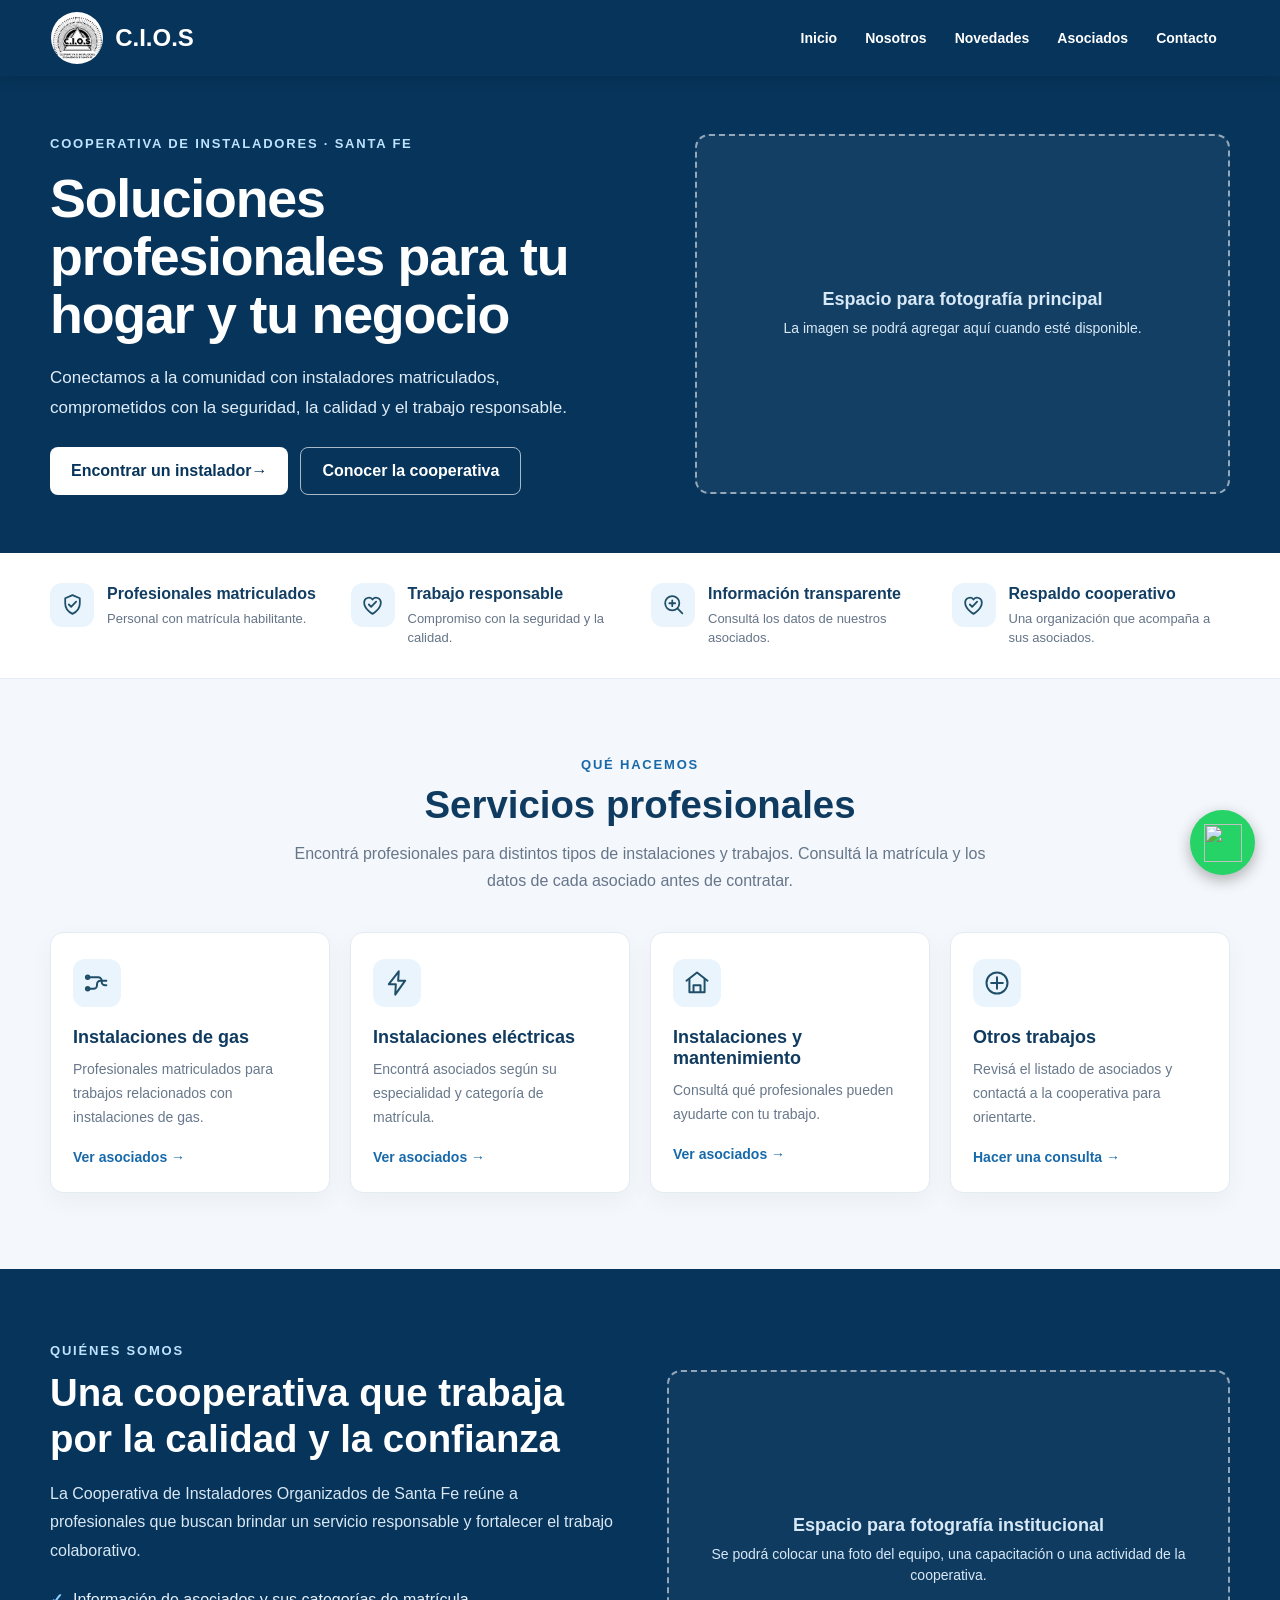
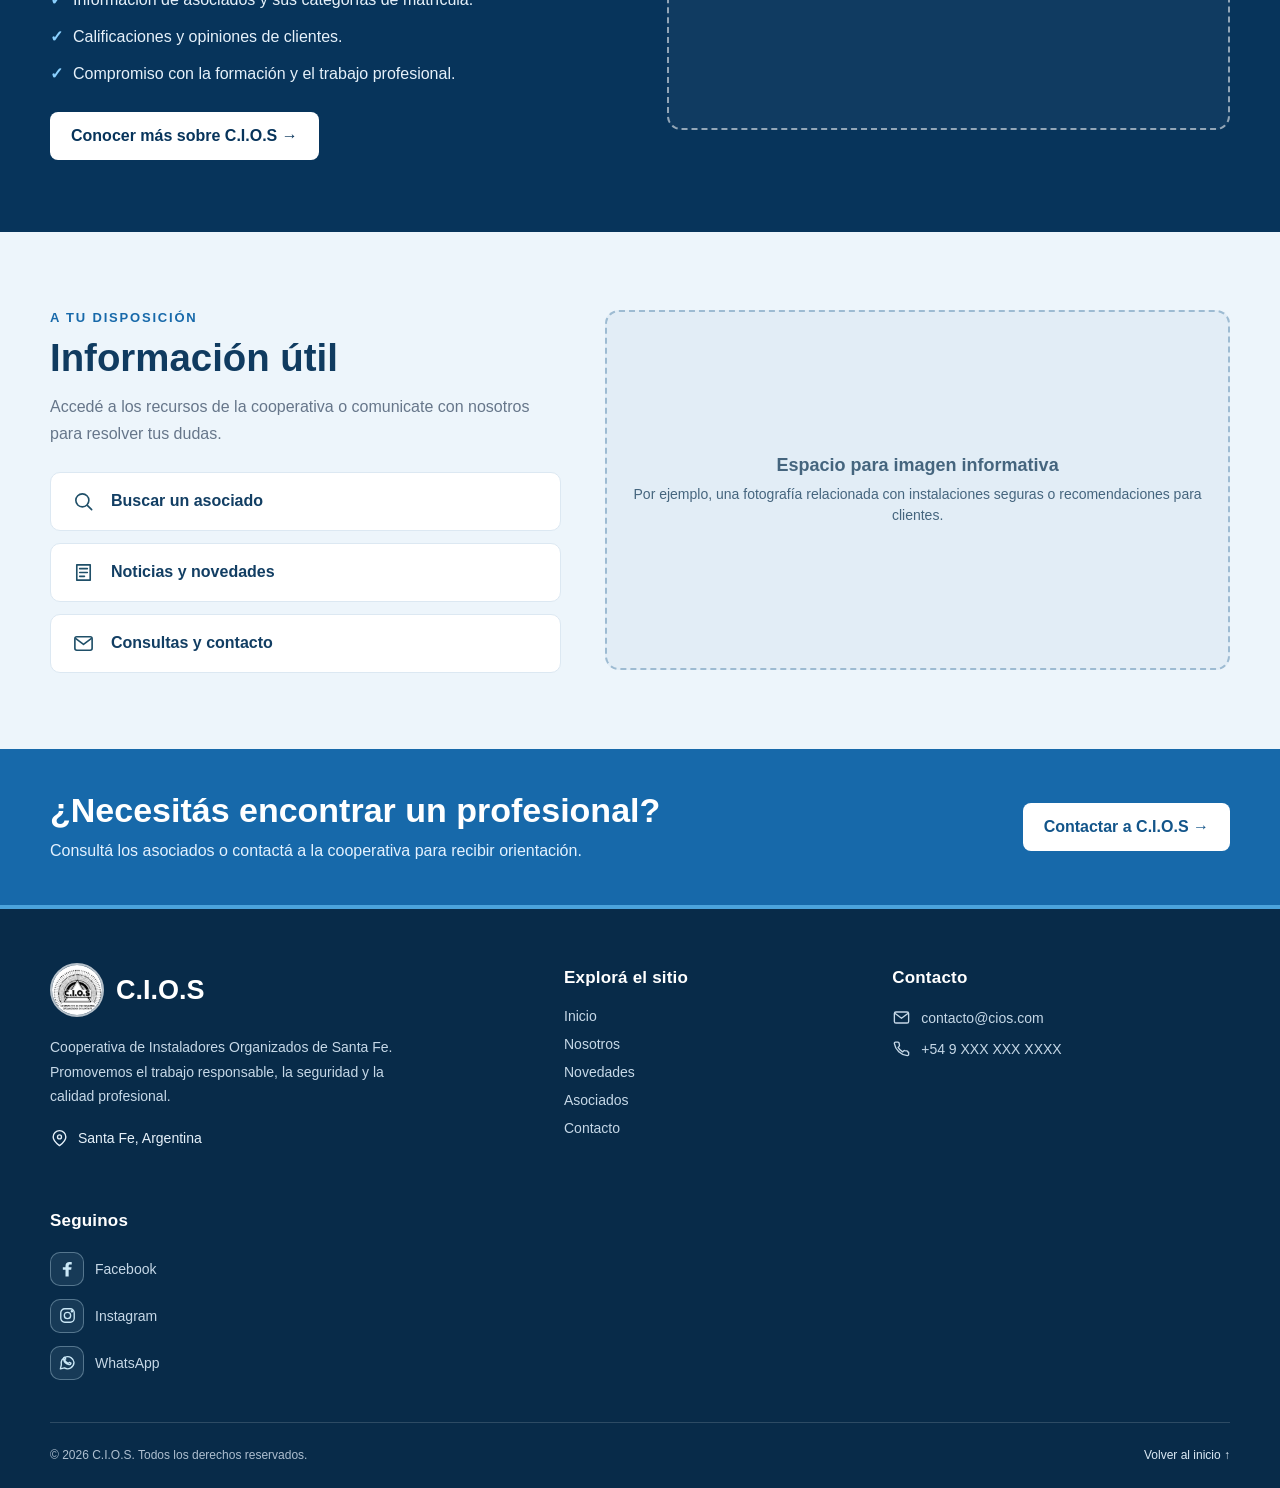
==== index.html @ faa5992f "footer" ====
<!DOCTYPE html>
<html lang="es">
<head>
  <meta charset="UTF-8">
  <meta name="viewport" content="width=device-width, initial-scale=1.0">
  <title>C.I.O.S | Cooperativa de Instaladores de Santa Fe</title>
  <meta name="description" content="Cooperativa de Instaladores Organizados de Santa Fe. Profesionales matriculados, verificados y calificados.">
  <meta name="keywords" content="instaladores, cooperativa, matriculados, santa fe, gasistas, electricistas, profesionales">
  <meta name="author" content="C.I.O.S">
  <link rel="icon" type="image/png" href="FOTOS/logo.jpg">
  <meta name="theme-color" content="#07345b">
  <meta property="og:title" content="C.I.O.S | Cooperativa de Instaladores">
  <meta property="og:description" content="Profesionales matriculados, verificados y calificados de Santa Fe.">
  <meta property="og:image" content="https://coopinstaladores.com/FOTOS/logo.jpg">
  <meta property="og:url" content="https://coopinstaladores.com">
  <meta property="og:type" content="website">
  <link rel="stylesheet" href="style.css">
</head>
<body class="pagina-inicio">
<header class="header">
  <a href="index.html" class="logo" aria-label="C.I.O.S, página de inicio">
    <img src="FOTOS/logo.jpg" alt="Logo de C.I.O.S">
    <span>C.I.O.S</span>
  </a>
  <nav id="nav" aria-label="Navegación principal">
    <a href="index.html" aria-current="page">Inicio</a>
    <a href="nosotros.html">Nosotros</a>
    <a href="novedades.html">Novedades</a>
    <a href="asociados.html">Asociados</a>
    <a href="contacto.html">Contacto</a>
  </nav>
  <button class="menu-btn" id="menuBtn" type="button" aria-label="Abrir menú" aria-expanded="false">☰</button>
</header>

<main class="inicio-main">
  <!-- PORTADA: cuando tengan la foto, reemplazar el div por una etiqueta img. -->
  <section class="inicio-hero">
    <div class="inicio-hero-inner">
      <div class="inicio-hero-copy">
        <span class="inicio-eyebrow">Cooperativa de Instaladores · Santa Fe</span>
        <h1>Soluciones profesionales para tu hogar y tu negocio</h1>
        <p>Conectamos a la comunidad con instaladores matriculados, comprometidos con la seguridad, la calidad y el trabajo responsable.</p>
        <div class="inicio-actions">
          <a class="inicio-btn inicio-btn-primary" href="asociados.html">Encontrar un instalador <span aria-hidden="true">→</span></a>
          <a class="inicio-btn inicio-btn-outline" href="nosotros.html">Conocer la cooperativa</a>
        </div>
      </div>
      <div class="inicio-image-placeholder" aria-label="Espacio reservado para una fotografía de trabajos de la cooperativa">
        <strong>Espacio para fotografía principal</strong>
        <span>La imagen se podrá agregar aquí cuando esté disponible.</span>
      </div>
    </div>
  </section>

  <!-- BENEFICIOS DESTACADOS -->
  <section class="inicio-beneficios" aria-label="Beneficios de elegir C.I.O.S.">
    <div class="inicio-wrap inicio-beneficios-grid">
      <article class="inicio-beneficio"><div class="inicio-icon" aria-hidden="true"><svg viewBox="0 0 24 24"><path d="M12 3 19 6v5c0 4.6-2.9 8-7 10-4.1-2-7-5.4-7-10V6l7-3Z"/><path d="m8.5 12 2.2 2.2 4.8-5"/></svg></div><div><h3>Profesionales matriculados</h3><p>Personal con matrícula habilitante.</p></div></article>
      <article class="inicio-beneficio"><div class="inicio-icon" aria-hidden="true"><svg viewBox="0 0 24 24"><path d="M12 21s-8-4.5-8-11a4.5 4.5 0 0 1 8-2.8A4.5 4.5 0 0 1 20 10c0 6.5-8 11-8 11Z"/><path d="m8.5 12 2.2 2.2 4.8-5"/></svg></div><div><h3>Trabajo responsable</h3><p>Compromiso con la seguridad y la calidad.</p></div></article>
      <article class="inicio-beneficio"><div class="inicio-icon" aria-hidden="true"><svg viewBox="0 0 24 24"><circle cx="10.8" cy="10.8" r="6.8"/><path d="m16 16 4.5 4.5"/><path d="M8 10.8h5.6M10.8 8v5.6"/></svg></div><div><h3>Información transparente</h3><p>Consultá los datos de nuestros asociados.</p></div></article>
      <article class="inicio-beneficio"><div class="inicio-icon" aria-hidden="true"><svg viewBox="0 0 24 24"><path d="M12 21s-8-4.5-8-11a4.5 4.5 0 0 1 8-2.8A4.5 4.5 0 0 1 20 10c0 6.5-8 11-8 11Z"/><path d="m8.5 12 2.2 2.2 4.8-5"/></svg></div><div><h3>Respaldo cooperativo</h3><p>Una organización que acompaña a sus asociados.</p></div></article>
    </div>
  </section>

  <!-- SERVICIOS -->
  <section class="inicio-section" id="servicios">
    <div class="inicio-wrap">
      <div class="inicio-section-heading">
        <span class="inicio-eyebrow">Qué hacemos</span>
        <h2>Servicios profesionales</h2>
        <p>Encontrá profesionales para distintos tipos de instalaciones y trabajos. Consultá la matrícula y los datos de cada asociado antes de contratar.</p>
      </div>
      <div class="inicio-servicios-grid">
        <article class="inicio-servicio"><div class="inicio-servicio-icon" aria-hidden="true"><svg viewBox="0 0 24 24"><path d="M4 7h9a3 3 0 0 1 3 3v1a3 3 0 0 0 3 3h1"/><path d="M4 17h5a3 3 0 0 0 3-3v-1a3 3 0 0 1 3-3h5"/><circle cx="4" cy="7" r="1.5"/><circle cx="4" cy="17" r="1.5"/></svg></div><h3>Instalaciones de gas</h3><p>Profesionales matriculados para trabajos relacionados con instalaciones de gas.</p><a class="inicio-text-link" href="asociados.html">Ver asociados →</a></article>
        <article class="inicio-servicio"><div class="inicio-servicio-icon" aria-hidden="true"><svg viewBox="0 0 24 24"><path d="M13.5 2 5 13h6l-.5 9L19 10h-6l.5-8Z"/></svg></div><h3>Instalaciones eléctricas</h3><p>Encontrá asociados según su especialidad y categoría de matrícula.</p><a class="inicio-text-link" href="asociados.html">Ver asociados →</a></article>
        <article class="inicio-servicio"><div class="inicio-servicio-icon" aria-hidden="true"><svg viewBox="0 0 24 24"><path d="m3 10 9-7 9 7"/><path d="M5.5 9v11h13V9M9 20v-6h6v6"/></svg></div><h3>Instalaciones y mantenimiento</h3><p>Consultá qué profesionales pueden ayudarte con tu trabajo.</p><a class="inicio-text-link" href="asociados.html">Ver asociados →</a></article>
        <article class="inicio-servicio"><div class="inicio-servicio-icon" aria-hidden="true"><svg viewBox="0 0 24 24"><circle cx="12" cy="12" r="9"/><path d="M12 7v10M7 12h10"/></svg></div><h3>Otros trabajos</h3><p>Revisá el listado de asociados y contactá a la cooperativa para orientarte.</p><a class="inicio-text-link" href="contacto.html">Hacer una consulta →</a></article>
      </div>
    </div>
  </section>

  <!-- PRESENTACIÓN INSTITUCIONAL -->
  <section class="inicio-institucional">
    <div class="inicio-wrap inicio-institucional-grid">
      <div>
        <span class="inicio-eyebrow">Quiénes somos</span>
        <h2>Una cooperativa que trabaja por la calidad y la confianza</h2>
        <p>La Cooperativa de Instaladores Organizados de Santa Fe reúne a profesionales que buscan brindar un servicio responsable y fortalecer el trabajo colaborativo.</p>
        <ul class="inicio-checks">
          <li>Información de asociados y sus categorías de matrícula.</li>
          <li>Calificaciones y opiniones de clientes.</li>
          <li>Compromiso con la formación y el trabajo profesional.</li>
        </ul>
        <a href="nosotros.html" class="inicio-btn inicio-btn-primary">Conocer más sobre C.I.O.S →</a>
      </div>
      <div class="inicio-image-placeholder" aria-label="Espacio reservado para una fotografía institucional">
        <strong>Espacio para fotografía institucional</strong>
        <span>Se podrá colocar una foto del equipo, una capacitación o una actividad de la cooperativa.</span>
      </div>
    </div>
  </section>

  <!-- INFORMACIÓN ÚTIL -->
  <section class="inicio-section inicio-useful">
    <div class="inicio-wrap inicio-useful-grid">
      <div>
        <div class="inicio-section-heading" style="text-align:left;margin:0 0 24px">
          <span class="inicio-eyebrow">A tu disposición</span>
          <h2>Información útil</h2>
          <p>Accedé a los recursos de la cooperativa o comunicate con nosotros para resolver tus dudas.</p>
        </div>
        <div class="inicio-useful-links">
          <a class="inicio-useful-link" href="asociados.html"><span class="inicio-useful-icon" aria-hidden="true"><svg viewBox="0 0 24 24"><circle cx="10.8" cy="10.8" r="6.8"/><path d="m16 16 4.5 4.5"/></svg></span> Buscar un asociado</a>
          <a class="inicio-useful-link" href="novedades.html"><span class="inicio-useful-icon" aria-hidden="true"><svg viewBox="0 0 24 24"><path d="M5 4h14v16H5zM8 8h8M8 12h8M8 16h5"/></svg></span> Noticias y novedades</a>
          <a class="inicio-useful-link" href="contacto.html"><span class="inicio-useful-icon" aria-hidden="true"><svg viewBox="0 0 24 24"><rect x="3" y="5" width="18" height="14" rx="2"/><path d="m4 7 8 6 8-6"/></svg></span> Consultas y contacto</a>
        </div>
      </div>
      <div class="inicio-image-placeholder" aria-label="Espacio reservado para una imagen sobre seguridad o instalaciones">
        <strong>Espacio para imagen informativa</strong>
        <span>Por ejemplo, una fotografía relacionada con instalaciones seguras o recomendaciones para clientes.</span>
      </div>
    </div>
  </section>

  <!-- LLAMADO A CONTACTAR -->
  <section class="inicio-contact-banner">
    <div class="inicio-wrap inicio-contact-inner">
      <div><h2>¿Necesitás encontrar un profesional?</h2><p>Consultá los asociados o contactá a la cooperativa para recibir orientación.</p></div>
      <a class="inicio-btn" href="contacto.html">Contactar a C.I.O.S →</a>
    </div>
  </section>
</main>

<footer class="footer inicio-footer">
  <div class="inicio-footer-inner">
    <div class="inicio-footer-brand">
      <a class="inicio-footer-logo" href="index.html" aria-label="C.I.O.S, volver al inicio">
        <img src="FOTOS/logo.jpg" alt="Logo de C.I.O.S">
        <span>C.I.O.S</span>
      </a>
      <p>Cooperativa de Instaladores Organizados de Santa Fe. Promovemos el trabajo responsable, la seguridad y la calidad profesional.</p>
      <span class="inicio-footer-location">
        <svg viewBox="0 0 24 24" aria-hidden="true"><path d="M20 10c0 5-8 11-8 11S4 15 4 10a8 8 0 1 1 16 0Z"/><circle cx="12" cy="10" r="2.5"/></svg>
        Santa Fe, Argentina
      </span>
    </div>
    <nav class="inicio-footer-links" aria-label="Enlaces del pie de página">
      <h2>Explorá el sitio</h2>
      <a href="index.html">Inicio</a><a href="nosotros.html">Nosotros</a><a href="novedades.html">Novedades</a><a href="asociados.html">Asociados</a><a href="contacto.html">Contacto</a>
    </nav>
    <div class="inicio-footer-contact">
      <h2>Contacto</h2>
      <p><svg viewBox="0 0 24 24" aria-hidden="true"><rect x="3" y="5" width="18" height="14" rx="2"/><path d="m4 7 8 6 8-6"/></svg><a href="mailto:contacto@cios.com">contacto@cios.com</a></p>
      <p><svg viewBox="0 0 24 24" aria-hidden="true"><path d="M21 16.5v3a1.5 1.5 0 0 1-1.7 1.5A18.5 18.5 0 0 1 3 5.7 1.5 1.5 0 0 1 4.5 4h3a1.5 1.5 0 0 1 1.5 1.3l.4 2.7a1.5 1.5 0 0 1-.4 1.3l-1.3 1.3a15 15 0 0 0 5.7 5.7l1.3-1.3a1.5 1.5 0 0 1 1.3-.4l2.7.4a1.5 1.5 0 0 1 1.3 1.5Z"/></svg><a href="tel:+549XXXXXXXXXX">+54 9 XXX XXX XXXX</a></p>
    </div>
    <div class="inicio-footer-social">
      <h2>Seguinos</h2>
      <!-- Reemplazá URL_FACEBOOK y URL_INSTAGRAM por los enlaces oficiales de la cooperativa. -->
      <a class="inicio-social-link" href="URL_FACEBOOK" target="_blank" rel="noopener" aria-label="Facebook de C.I.O.S">
        <span class="inicio-social-icon inicio-social-facebook" aria-hidden="true"><svg viewBox="0 0 24 24"><path d="M14 21v-8h3l.5-3H14V8.2c0-.9.3-1.7 1.7-1.7h2V3.8c-.4-.1-1.5-.2-2.8-.2-2.8 0-4.7 1.7-4.7 4.8V10H7v3h3.2v8Z"/></svg></span><span>Facebook</span>
      </a>
      <a class="inicio-social-link" href="URL_INSTAGRAM" target="_blank" rel="noopener" aria-label="Instagram de C.I.O.S">
        <span class="inicio-social-icon" aria-hidden="true"><svg viewBox="0 0 24 24"><rect x="3.5" y="3.5" width="17" height="17" rx="5"/><circle cx="12" cy="12" r="4"/><circle cx="17.6" cy="6.7" r=".8"/></svg></span><span>Instagram</span>
      </a>
      <!-- Reemplazá NUMERO_WHATSAPP por el número internacional sin + ni espacios. -->
      <a class="inicio-social-link" href="https://wa.me/NUMERO_WHATSAPP" target="_blank" rel="noopener" aria-label="WhatsApp de C.I.O.S">
        <span class="inicio-social-icon" aria-hidden="true"><svg viewBox="0 0 24 24"><path d="M20.2 11.7a8.2 8.2 0 0 1-12.1 7.2L3 20l1.2-4.9a8.2 8.2 0 1 1 16-3.4Z"/><path d="M8.2 8.2c.5 2.5 2.3 4.3 4.8 4.9l1.3-1.2 2.1 1c-.2 1.3-1.2 2-2.5 1.8-3.4-.6-6.3-3.4-6.9-6.8-.2-1.3.5-2.3 1.8-2.5l1 2.1Z"/></svg></span><span>WhatsApp</span>
      </a>
    </div>
  </div>
  <div class="inicio-footer-bottom">
    <span>© 2026 C.I.O.S. Todos los derechos reservados.</span>
    <a href="index.html">Volver al inicio ↑</a>
  </div>
</footer>

<a href="https://wa.me/549XXXXXXXXXX?text=Hola,%20quiero%20consultar%20por%20un%20servicio" class="wsp-float" target="_blank" rel="noopener" aria-label="Contactar por WhatsApp">
  <img class="wsp-icon" src="https://upload.wikimedia.org/wikipedia/commons/6/6b/WhatsApp.svg" alt="">
</a>

<script>
const menuBtn = document.getElementById('menuBtn');
const nav = document.getElementById('nav');
menuBtn.addEventListener('click', () => {
  const abierto = nav.classList.toggle('active');
  menuBtn.setAttribute('aria-expanded', String(abierto));
  menuBtn.setAttribute('aria-label', abierto ? 'Cerrar menú' : 'Abrir menú');
});
nav.querySelectorAll('a').forEach(enlace => enlace.addEventListener('click', () => {
  nav.classList.remove('active');
  menuBtn.setAttribute('aria-expanded', 'false');
  menuBtn.setAttribute('aria-label', 'Abrir menú');
}));
</script>
</body>
</html>
---- style.css ----
/* css pagina web */

*{
margin:0;
padding:0;
box-sizing:border-box;
font-family:Arial, Helvetica, sans-serif;
}

body{
background:#f4f6f8;
color:#222;
}

.header{
position:sticky;
top:0;
z-index:999;
display:flex;
justify-content:space-between;
align-items:center;
padding:14px 30px;
background:rgba(31,79,104,.92);
backdrop-filter:blur(10px);
-webkit-backdrop-filter:blur(10px);
box-shadow:0 4px 12px rgba(0,0,0,.12);
}

.logo{
display:flex;
align-items:center;
gap:12px;
text-decoration:none;
color:white;
font-size:24px;
font-weight:bold;
}

.logo img{
width:55px;
height:55px;
border-radius:50%;
object-fit:cover;
}

/* NAV DESKTOP */

#nav{
display:flex;
gap:10px;
align-items:center;
}

#nav a{
color:white;
text-decoration:none;
padding:10px 14px;
border-radius:10px;
font-weight:bold;
transition:.25s;
}

#nav a:hover{
background:rgba(255,255,255,.12);
}

/* BOTON MENU */

.menu-btn{
display:none;
font-size:32px;
color:white;
cursor:pointer;
}

/* MOBILE */

@media(max-width:900px){

.header{
padding:14px 20px;
}

.menu-btn{
display:block;
}

/* MENU OCULTO */

#nav{
position:absolute;
top:85px;
left:0;
width:100%;
background:#1f4f68;
flex-direction:column;
align-items:flex-start;
padding:15px;
display:none;
gap:5px;
box-shadow:0 10px 20px rgba(0,0,0,.15);
}

/* MENU ABIERTO */

#nav.active{
display:flex;
}

/* LINKS MOBILE */

#nav a{
width:100%;
padding:14px;
font-size:18px;
border-radius:10px;
}

.logo span{
font-size:22px;
}

}


main{
max-width:1100px;
margin:auto;
padding:50px 20px;
}

h1,h2{
color:#1f4f68;
margin-bottom:20px;
}

.card{
background:white;
padding:25px;
border-radius:18px;
box-shadow:0 8px 18px rgba(0,0,0,0.08);
margin-bottom:20px;
}

.grid{
display:grid;
grid-template-columns:repeat(auto-fit,minmax(250px,1fr));
gap:20px;
}

.btn{
background:#1f4f68;
color:white;
padding:12px 18px;
border:none;
border-radius:10px;
text-decoration:none;
display:inline-block;
margin-top:10px;
}


.slider{
position:relative;
width:100%;
height:420px;
overflow:hidden;
border-radius:20px;
margin-bottom:40px;
box-shadow:0 10px 25px rgba(0,0,0,0.15);
}

/* slides */
.slide{
position:absolute;
inset:0;
opacity:0;
transition:opacity .8s ease;
z-index:1;
}

.slide.active{
opacity:1;
z-index:2;
}

.slide img{
width:100%;
height:100%;
object-fit:cover;
display:block;
}

/* texto */
.texto{
position:absolute;
left:30px;
bottom:30px;
background:rgba(0,0,0,.55);
color:#fff;
padding:14px 18px;
border-radius:10px;
font-size:28px;
font-weight:bold;
z-index:3;
}

/* botones */
.prev,.next{
position:absolute;
top:50%;
transform:translateY(-50%);
width:56px;
height:56px;
border:none;
border-radius:50%;
background:rgba(0,0,0,.45);
color:#fff;
font-size:30px;
cursor:pointer;
z-index:50;
opacity:0;
pointer-events:none;
transition:.25s;
}

/* posiciones */
.prev{ left:15px; }
.next{ right:15px; }

/* mostrar hover PC */
.slider:hover .prev,
.slider:hover .next{
opacity:1;
pointer-events:auto;
}

.prev:hover,.next:hover{
background:rgba(0,0,0,.7);
}

/* móvil */
@media (max-width:768px){
.prev,.next{
opacity:1;
pointer-events:auto;
width:42px;
height:42px;
font-size:22px;
}
.texto{
font-size:18px;
left:15px;
right:15px;
bottom:15px;
}
}

.barra{
position:absolute;
top:0;
left:0;
height:5px;
width:0%;
background:white;
z-index:1000;
transition:width 0.1s linear;
}

/* GALERIA MODERNA */
.subtitulo{
color:#666;
margin-bottom:15px;
}

.galeria{
display:grid;
grid-template-columns:repeat(auto-fit,minmax(220px,1fr));
gap:15px;
}

.img-box{
overflow:hidden;
border-radius:15px;
opacity:0;
transform:translateY(30px);
transition:0.6s;
}

.img-box img{
width:100%;
height:220px;
object-fit:cover;
transition:0.4s;
cursor:pointer;
}

.img-box:hover img{
transform:scale(1.1);
}

.img-box.visible{
opacity:1;
transform:translateY(0);
}

/* MODAL */
.modal{
display:none;
position:fixed;
z-index:999;
padding-top:80px;
left:0;
top:0;
width:100%;
height:100%;
background:rgba(0,0,0,0.9);
}

.modal-img{
display:block;
margin:auto;
max-width:90%;
max-height:80%;
border-radius:10px;
}

.cerrar{
position:absolute;
top:20px;
right:35px;
color:white;
font-size:40px;
cursor:pointer;
}

/* DATOS CLAVE */
.dato{
text-align:center;
}

.dato h2{
font-size:40px;
color:#1f4f68;
margin-bottom:5px;
}

.dato p{
font-size:18px;
color:#555;
}

/* PASOS */
.pasos{
margin-top:10px;
padding-left:20px;
}

.pasos li{
margin:8px 0;
font-size:18px;
}

/* CTA */
.cta{
text-align:center;
background:#1f4f68;
color:white;
}

.cta h2{
color:white;
}

.cta p{
color:#dbe7ee;
margin-bottom:15px;
}

.cta .btn{
background:white;
color:#1f4f68;
font-weight:bold;
}

.cta .btn:hover{
background:#e6e6e6;
}

.animar{
opacity:0;
transform:translateY(30px);
transition:0.6s;
}

.animar.visible{
opacity:1;
transform:translateY(0);
}

.card{
margin-bottom:25px;
}

@media(max-width:768px){

body{
font-size:18px;
}

h1{
font-size:34px;
}

h2{
font-size:24px;
}

p{
font-size:18px;
}

}

@media(max-width:768px){

.btn{
width:100%;
padding:16px;
font-size:18px;
}

}


@media(max-width:768px){

.card{
padding:22px;
border-radius:16px;
}

}

/* CONTACTO */

.contacto-box{
text-align:center;
}

.contacto-box .btn{
display:block;
margin:12px auto;
max-width:300px;
font-size:18px;
padding:14px;
}

/* COLORES */
.whatsapp{
background:#25D366;
}

.tel{
background:#1f4f68;
}

.mail{
background:#444;
}

/* HOVER */
.whatsapp:hover{
background:#1ebe5d;
}

.tel:hover{
background:#16394b;
}

.mail:hover{
background:#222;
}

/* MOBILE */
@media(max-width:768px){

.contacto-box .btn{
width:100%;
font-size:20px;
padding:18px;
}

}

/* WHATSAPP FLOTANTE */

.wsp-float{
position:fixed;
width:65px;
height:65px;
bottom:25px;
right:25px;
background:#25D366;
border-radius:50%;
display:flex;
justify-content:center;
align-items:center;
box-shadow:0 5px 15px rgba(0,0,0,.3);
z-index:999;
transition:.3s;
animation:flotar 2s infinite;
}

.wsp-float img{
width:38px;
height:38px;
}

.wsp-float:hover{
transform:scale(1.1);
background:#1ebe5d;
}

/* ANIMACION */
@keyframes flotar{

0%{
transform:translateY(0);
}

50%{
transform:translateY(-5px);
}

100%{
transform:translateY(0);
}

}

/* CELULAR */
@media(max-width:768px){

.wsp-float{
width:60px;
height:60px;
bottom:20px;
right:20px;
}

.wsp-float img{
width:34px;
height:34px;
}

}

.wsp-icon{
width:38px !important;
height:38px !important;
object-fit:contain;
}

.hero-noticia{
width:100%;
height:450px;
border-radius:25px;
overflow:hidden;
margin-bottom:30px;
box-shadow:0 10px 25px rgba(0,0,0,.15);
}

.hero-noticia img{
width:100%;
height:100%;
object-fit:cover;
}

.contenido-noticia{
line-height:1.8;
}

@media(max-width:768px){

.hero-noticia{
height:260px;
}

}

/* Nuevo inicio*/

.animado{
opacity:0;
transform:translateY(50px);
transition:all .8s ease;
}

.animado.visible{
opacity:1;
transform:translateY(0);
}

.stats{
display:grid;
grid-template-columns:repeat(auto-fit,minmax(180px,1fr));
gap:20px;
margin:50px 0;
}

.stat{
background:white;
padding:30px;
border-radius:20px;
text-align:center;
box-shadow:0 8px 18px rgba(0,0,0,.08);
}

.stat h2{
font-size:42px;
color:#1f4f68;
margin-bottom:10px;
}

.ventaja{
text-align:center;
}

.ventaja h2{
margin-bottom:15px;
}

.cta{
background:#1f4f68;
padding:60px 30px;
border-radius:25px;
text-align:center;
color:white;
margin:60px 0;
}

.cta h1{
color:white;
margin-bottom:15px;
font-size:42px;
}

.cta p{
font-size:18px;
margin-bottom:25px;
}

.cta-btn{
font-size:20px;
padding:16px 28px;
background:white;
color:#1f4f68;
font-weight:bold;
}

.mini-news{
text-decoration:none;
color:inherit;
transition:.3s;
overflow:hidden;
}

.mini-news:hover{
transform:translateY(-5px);
}

.mini-news img{
width:100%;
height:220px;
object-fit:cover;
border-radius:15px;
margin-bottom:15px;
}

@media(max-width:768px){

.cta h1{
font-size:30px;
}

.stat h2{
font-size:34px;
}

}

/* footer nuevo */

.footer{
background:#16394b;
color:white;
margin-top:60px;
padding-top:50px;
}

.footer-grid{
max-width:1200px;
margin:auto;
display:grid;
grid-template-columns:repeat(auto-fit,minmax(250px,1fr));
gap:40px;
padding:0 20px 40px;
}

.footer-col{
display:flex;
flex-direction:column;
gap:12px;
}

.footer-col h3{
margin-bottom:10px;
font-size:24px;
}

.footer-col a{
color:#d8edf7;
text-decoration:none;
transition:.25s;
}

.footer-col a:hover{
color:white;
}

.footer-logo{
display:flex;
align-items:center;
gap:12px;
font-size:26px;
font-weight:bold;
margin-bottom:10px;
}

.footer-logo img{
width:60px;
height:60px;
border-radius:50%;
object-fit:cover;
}

.footer-bottom{
border-top:1px solid rgba(255,255,255,.15);
padding:18px;
text-align:center;
font-size:14px;
color:#c7dce6;
}

@media(max-width:768px){

.footer{
text-align:center;
}

.footer-logo{
justify-content:center;
}

.footer-col{
align-items:center;
}

}

/* =========================
NOVEDADES
========================= */

.novedad-principal{
position:relative;
display:block;
width:100%;
height:420px;
border-radius:25px;
overflow:hidden;
margin-bottom:40px;
box-shadow:0 10px 25px rgba(0,0,0,.12);
text-decoration:none;
}

.novedad-principal img{
width:100%;
height:100%;
object-fit:cover;
transition:.4s;
}

.novedad-principal:hover img{
transform:scale(1.05);
}

.overlay{
position:absolute;
inset:0;
background:linear-gradient(
to top,
rgba(0,0,0,.75),
rgba(0,0,0,.15)
);
display:flex;
flex-direction:column;
justify-content:flex-end;
padding:40px;
color:white;
}

.overlay h2{
font-size:42px;
margin-bottom:15px;
color:white;
}

.overlay p{
font-size:19px;
max-width:700px;
line-height:1.6;
}

/* GRID */

.novedades-grid{
display:grid;
grid-template-columns:repeat(auto-fit,minmax(320px,1fr));
gap:25px;
}

/* TARJETAS */

.noticia{
background:white;
border-radius:22px;
overflow:hidden;
text-decoration:none;
color:inherit;
box-shadow:0 8px 20px rgba(0,0,0,.08);
transition:.3s;
display:block;
}

.noticia:hover{
transform:translateY(-5px);
box-shadow:0 14px 28px rgba(0,0,0,.12);
}

.noticia img{
width:100%;
height:240px;
object-fit:cover;
display:block;
}

.noticia-contenido{
padding:22px;
}

.fecha{
font-size:14px;
color:#777;
margin-bottom:10px;
}

.noticia h3{
font-size:28px;
margin-bottom:12px;
color:#1f4f68;
}

.noticia p{
font-size:17px;
line-height:1.6;
color:#444;
}

/* MOBILE */

@media(max-width:768px){

.novedad-principal{
height:300px;
}

.overlay{
padding:20px;
}

.overlay h2{
font-size:28px;
}

.overlay p{
font-size:16px;
}

.noticia img{
height:210px;
}

.noticia h3{
font-size:24px;
}

}

/* =========================
ASOCIADOS FIX FINAL
========================= */

#contenedor{
display:grid;
grid-template-columns:repeat(auto-fit,minmax(320px,1fr));
gap:25px;
margin-top:30px;
}

.card-asoc{
background:white;
border-radius:22px;
overflow:hidden;
box-shadow:0 8px 20px rgba(0,0,0,.08);
transition:.3s;
display:flex;
flex-direction:column;
}

.card-asoc img{
width:100%;
height:350px;
object-fit:cover;
display:block;
background:#ffffff;
aspect-ratio:1/1;
}
.info{
padding:20px;
}

.top-info{
display:flex;
justify-content:space-between;
align-items:center;
gap:10px;
margin-bottom:15px;
}

.top-info h3{
font-size:24px;
color:#1f4f68;
}

.badge-cat{
background:#e7f1f7;
color:#1f4f68;
padding:6px 12px;
border-radius:999px;
font-size:14px;
font-weight:bold;
}

.rating-box{
margin-top:15px;
}

.stars{
font-size:20px;
}

.rating-text{
font-size:15px;
color:#666;
margin-top:4px;
}

.estado-box{
margin-top:15px;
}

.estado-ok{
color:#1fa34a;
font-weight:bold;
}

.estado-bad{
color:#d62828;
font-weight:bold;
}

.acciones{
display:flex;
gap:10px;
margin-top:20px;
}

.btn-asoc,
.btn-wsp{
flex:1;
padding:12px;
border-radius:12px;
text-align:center;
text-decoration:none;
font-weight:bold;
transition:.25s;
}

.btn-asoc{
background:#1f4f68;
color:white;
}

.btn-wsp{
background:#25D366;
color:white;
}

.topbar{
display:flex;
gap:12px;
flex-wrap:wrap;
align-items:center;
margin-bottom:25px;
}

.topbar input{
flex:1;
min-width:220px;
max-width:320px;
}

.topbar input,
.topbar select,
.topbar button{
padding:12px;
border-radius:10px;
border:1px solid #ccc;
font-size:16px;
background:white;
}

#paginacion{
display:flex;
justify-content:center;
gap:10px;
margin-top:30px;
flex-wrap:wrap;
}

#paginacion button{
padding:10px 14px;
border:none;
border-radius:10px;
background:#1f4f68;
color:white;
cursor:pointer;
}

#paginacion .activo{
background:#25D366;
}

/* =========================
VISTA LISTA REAL
========================= */

#contenedor.lista{
display:flex !important;
flex-direction:column;
gap:16px;
}

#contenedor.lista .card-asoc{
display:flex !important;
flex-direction:row;
align-items:center;
gap:16px;
padding:16px;
width:100%;
}

#contenedor.lista .card-asoc img{
width:95px !important;
height:95px !important;
min-width:95px;
object-fit:cover;
border-radius:16px;
background:#ffffff;
}

#contenedor.lista .info{
flex:1;
padding:0;
}

#contenedor.lista .top-info{
display:flex;
justify-content:space-between;
align-items:flex-start;
gap:10px;
}

#contenedor.lista .acciones{
display:flex;
flex-direction:row;
gap:10px;
margin-top:14px;
}
/* MOBILE */

@media(max-width:768px){

#contenedor{
grid-template-columns:1fr;
}

.card-asoc img{
height:300px;
}

.top-info{
flex-direction:column;
align-items:flex-start;
}

.acciones{
flex-direction:column;
}

.topbar button{
display:none;
}

}



/* =====================================================
   NUEVO DISEÑO DE INICIO C.I.O.S. — ESTILOS AISLADOS
   Estos estilos se aplican únicamente a index.html.
   ===================================================== */
body.pagina-inicio { background:#f4f7fb; color:#243447; }
body.pagina-inicio .header { background:#07345b; padding:12px clamp(18px,4vw,64px); }
body.pagina-inicio .logo img { width:52px; height:52px; }
body.pagina-inicio #nav { gap:4px; }
body.pagina-inicio #nav a { padding:10px 12px; font-size:14px; }
body.pagina-inicio .inicio-main { max-width:none; padding:0; margin:0; }
.inicio-wrap { width:min(1180px, calc(100% - 48px)); margin:0 auto; }
.inicio-hero { background:#07345b; color:white; }
.inicio-hero-inner { width:min(1180px, calc(100% - 48px)); min-height:420px; margin:auto; display:grid; grid-template-columns:1.05fr .95fr; align-items:center; gap:54px; padding:58px 0; }
.inicio-eyebrow { display:inline-block; color:#bfe3ff; font-size:13px; font-weight:700; letter-spacing:1.8px; text-transform:uppercase; margin-bottom:18px; }
.inicio-hero h1 { color:white; font-size:clamp(36px,4.2vw,58px); line-height:1.08; letter-spacing:-1.2px; margin:0 0 20px; max-width:620px; }
.inicio-hero p { color:#e0edf8; line-height:1.75; font-size:17px; max-width:560px; margin-bottom:24px; }
.inicio-actions { display:flex; flex-wrap:wrap; gap:12px; }
.inicio-btn { display:inline-flex; justify-content:center; align-items:center; min-height:48px; padding:13px 21px; border-radius:8px; text-decoration:none; font-weight:700; transition:transform .2s,background .2s; }
.inicio-btn:hover { transform:translateY(-2px); }
.inicio-btn-primary { background:#fff; color:#07345b; }
.inicio-btn-outline { border:1px solid rgba(255,255,255,.65); color:#fff; }
.inicio-image-placeholder { min-height:300px; height:100%; max-height:360px; border:2px dashed rgba(255,255,255,.55); border-radius:14px; display:flex; flex-direction:column; align-items:center; justify-content:center; text-align:center; padding:24px; background:rgba(255,255,255,.055); color:#d7e9f7; }
.inicio-image-placeholder strong { font-size:18px; margin-bottom:8px; }
.inicio-image-placeholder span { font-size:14px; line-height:1.5; }
.inicio-beneficios { background:#fff; padding:30px 0; border-bottom:1px solid #e4edf5; }
.inicio-beneficios-grid { display:grid; grid-template-columns:repeat(4,1fr); gap:22px; }
.inicio-beneficio { display:flex; gap:13px; align-items:flex-start; }
.inicio-icon { flex:0 0 44px; width:44px; height:44px; border-radius:12px; background:#eaf4fc; color:#1769aa; display:grid; place-items:center; font-size:22px; }
.inicio-beneficio h3 { color:#123e63; font-size:16px; margin:2px 0 6px; }
.inicio-beneficio p { color:#657487; font-size:13px; line-height:1.5; }
.inicio-section { padding:76px 0; }
.inicio-section-heading { text-align:center; max-width:720px; margin:0 auto 38px; }
.inicio-section-heading .inicio-eyebrow { color:#1769aa; margin-bottom:10px; }
.inicio-section-heading h2 { font-size:clamp(28px,3vw,40px); color:#103b60; margin:0 0 12px; line-height:1.2; }
.inicio-section-heading p { color:#66768a; line-height:1.7; font-size:16px; }
.inicio-servicios-grid { display:grid; grid-template-columns:repeat(4,minmax(0,1fr)); gap:20px; }
.inicio-servicio { background:white; border:1px solid #e3ebf3; border-radius:13px; padding:26px 22px; box-shadow:0 8px 24px rgba(12,52,86,.045); }
.inicio-servicio-icon { width:48px; height:48px; display:grid; place-items:center; border-radius:12px; background:#eaf4fc; color:#1769aa; font-size:24px; margin-bottom:20px; }
.inicio-servicio h3 { color:#103b60; font-size:18px; margin-bottom:10px; }
.inicio-servicio p { color:#68788b; font-size:14px; line-height:1.7; margin-bottom:18px; }
.inicio-text-link { color:#1769aa; text-decoration:none; font-size:14px; font-weight:700; }
.inicio-text-link:hover { text-decoration:underline; }
.inicio-institucional { background:#07345b; color:white; padding:72px 0; }
.inicio-institucional-grid { display:grid; grid-template-columns:1fr 1fr; align-items:center; gap:54px; }
.inicio-institucional .inicio-eyebrow { margin-bottom:12px; }
.inicio-institucional h2 { color:white; font-size:clamp(28px,3vw,40px); line-height:1.2; margin:0 0 18px; }
.inicio-institucional p { color:#d9e8f5; line-height:1.8; margin-bottom:18px; }
.inicio-institucional .inicio-image-placeholder { min-height:310px; background:rgba(255,255,255,.04); }
.inicio-checks { list-style:none; display:grid; gap:13px; margin:22px 0 26px; }
.inicio-checks li { color:#e6f1fa; display:flex; gap:10px; line-height:1.5; }
.inicio-checks li::before { content:'✓'; color:#8bd1ff; font-weight:bold; }
.inicio-useful { background:#edf5fb; }
.inicio-useful-grid { display:grid; grid-template-columns:.9fr 1.1fr; gap:44px; align-items:center; }
.inicio-useful .inicio-image-placeholder { min-height:300px; background:#e2edf6; border-color:#9dbbd2; color:#45657e; }
.inicio-useful-links { display:grid; gap:12px; }
.inicio-useful-link { display:flex; align-items:center; gap:14px; padding:17px 18px; border:1px solid #dce8f2; border-radius:10px; background:white; text-decoration:none; color:#123e63; font-weight:700; }
.inicio-useful-link span { color:#1769aa; font-size:20px; }
.inicio-contact-banner { background:#1769aa; color:white; padding:42px 0; }
.inicio-contact-inner { display:flex; align-items:center; justify-content:space-between; gap:28px; }
.inicio-contact-banner h2 { color:white; margin:0 0 8px; font-size:clamp(24px,3vw,34px); }
.inicio-contact-banner p { color:#e4f2ff; line-height:1.6; }
.inicio-contact-banner .inicio-btn { background:white; color:#13558a; flex-shrink:0; }
body.pagina-inicio .footer { margin-top:0; }
body.pagina-inicio .wsp-float { z-index:1000; }
@media(max-width:950px) {
 .inicio-hero-inner { gap:30px; }
 .inicio-beneficios-grid { grid-template-columns:repeat(2,1fr); }
 .inicio-servicios-grid { grid-template-columns:repeat(2,minmax(0,1fr)); }
 .inicio-institucional-grid { gap:30px; }
}
@media(max-width:650px) {
 body.pagina-inicio .header { padding:10px 16px; }
 body.pagina-inicio .logo img { width:44px; height:44px; }
 body.pagina-inicio .logo span { font-size:20px; }
 body.pagina-inicio #nav { top:68px; }
 .inicio-wrap, .inicio-hero-inner { width:calc(100% - 32px); }
 .inicio-hero-inner { grid-template-columns:1fr; min-height:0; padding:48px 0; gap:28px; }
 .inicio-hero h1 { font-size:37px; }
 .inicio-hero p { font-size:16px; }
 .inicio-image-placeholder { min-height:210px; }
 .inicio-beneficios { padding:24px 0; }
 .inicio-beneficios-grid { grid-template-columns:1fr 1fr; gap:22px 14px; }
 .inicio-beneficio { gap:10px; }
 .inicio-icon { flex-basis:36px; width:36px; height:36px; font-size:18px; border-radius:10px; }
 .inicio-beneficio h3 { font-size:14px; }
 .inicio-beneficio p { font-size:12px; }
 .inicio-section { padding:54px 0; }
 .inicio-section-heading { margin-bottom:28px; }
 .inicio-section-heading p { font-size:15px; }
 .inicio-servicios-grid { grid-template-columns:1fr; gap:14px; }
 .inicio-servicio { padding:22px; }
 .inicio-institucional { padding:54px 0; }
 .inicio-institucional-grid, .inicio-useful-grid { grid-template-columns:1fr; gap:28px; }
 .inicio-useful-grid .inicio-image-placeholder { order:2; }
 .inicio-contact-inner { flex-direction:column; align-items:flex-start; }
 .inicio-contact-inner .inicio-btn { width:100%; }
}


/* ICONOS SVG DE LA PORTADA: estilos aislados para no afectar otras páginas */
body.pagina-inicio .inicio-icon svg,
body.pagina-inicio .inicio-servicio-icon svg,
body.pagina-inicio .inicio-useful-icon svg {
  width: 25px;
  height: 25px;
  display: block;
  fill: none;
  stroke: currentColor;
  stroke-width: 1.7;
  stroke-linecap: round;
  stroke-linejoin: round;
}
body.pagina-inicio .inicio-icon,
body.pagina-inicio .inicio-servicio-icon {
  color: #1f4f68;
}
body.pagina-inicio .inicio-icon {
  flex: 0 0 44px;
}
body.pagina-inicio .inicio-servicio-icon svg { width: 28px; height: 28px; }
body.pagina-inicio .inicio-useful-link { gap: 14px; }
body.pagina-inicio .inicio-useful-icon {
  display: inline-grid;
  place-items: center;
  flex: 0 0 28px;
  color: #1f4f68;
}
body.pagina-inicio .inicio-useful-icon svg { width: 23px; height: 23px; }
@media(max-width:650px) {
  body.pagina-inicio .inicio-icon { flex-basis: 36px; }
  body.pagina-inicio .inicio-icon svg { width: 21px; height: 21px; }
}


/* REDISEÑO DE FOOTER Y MENÚ MÓVIL — SOLO PORTADA */
body.pagina-inicio .inicio-footer {
  background:#082b49;
  color:#e6f1fa;
  margin:0;
  padding:0;
  border-top:4px solid #4ba3dc;
}
body.pagina-inicio .inicio-footer-inner {
  width:min(1180px,calc(100% - 48px));
  margin:0 auto;
  padding:54px 0 42px;
  display:grid;
  grid-template-columns:1.35fr .8fr 1fr;
  gap:58px;
}
body.pagina-inicio .inicio-footer-logo {
  display:inline-flex;
  align-items:center;
  gap:12px;
  color:#fff;
  text-decoration:none;
  font-size:27px;
  font-weight:800;
  margin-bottom:18px;
}
body.pagina-inicio .inicio-footer-logo img {
  width:54px;height:54px;border-radius:50%;object-fit:cover;
  border:2px solid rgba(255,255,255,.7);
}
body.pagina-inicio .inicio-footer-brand p {
  max-width:360px;color:#c6d8e7;line-height:1.75;font-size:14px;margin-bottom:20px;
}
body.pagina-inicio .inicio-footer-location {
  display:flex;align-items:center;gap:9px;color:#e6f1fa;font-size:14px;
}
body.pagina-inicio .inicio-footer svg {
  width:19px;height:19px;flex:0 0 19px;fill:none;stroke:currentColor;
  stroke-width:1.7;stroke-linecap:round;stroke-linejoin:round;
}
body.pagina-inicio .inicio-footer-links,
body.pagina-inicio .inicio-footer-contact {display:flex;flex-direction:column;align-items:flex-start;gap:12px;}
body.pagina-inicio .inicio-footer h2 {
  color:#fff;font-size:17px;letter-spacing:.2px;margin:5px 0 8px;
}
body.pagina-inicio .inicio-footer-links a {
  color:#c6d8e7;text-decoration:none;font-size:14px;transition:color .2s,transform .2s;
}
body.pagina-inicio .inicio-footer-links a:hover {color:#fff;transform:translateX(3px);}
body.pagina-inicio .inicio-footer-contact p {display:flex;align-items:center;gap:10px;color:#c6d8e7;font-size:14px;}
body.pagina-inicio .inicio-footer-contact a {color:#c6d8e7;text-decoration:none;overflow-wrap:anywhere;}
body.pagina-inicio .inicio-footer-contact a:hover {color:#fff;text-decoration:underline;}
body.pagina-inicio .inicio-footer-bottom {
  border-top:1px solid rgba(255,255,255,.15);
  width:min(1180px,calc(100% - 48px));margin:0 auto;
  min-height:66px;display:flex;align-items:center;justify-content:space-between;gap:16px;
  color:#aebfd0;font-size:12px;
}
body.pagina-inicio .inicio-footer-bottom a {color:#dceaf5;text-decoration:none;}
body.pagina-inicio .inicio-footer-bottom a:hover {text-decoration:underline;}

/* Menú desplegable de la portada en celular */
@media(max-width:900px) {
  body.pagina-inicio .header {position:sticky;}
  body.pagina-inicio #nav {
    top:calc(100% + 8px);left:auto;right:14px;width:min(300px,calc(100vw - 28px));
    padding:10px;gap:4px;align-items:stretch;
    background:#fff;border:1px solid #dce8f2;border-radius:16px;
    box-shadow:0 18px 38px rgba(5,35,60,.22);
    display:none;flex-direction:column;
  }
  body.pagina-inicio #nav.active {display:flex;}
  body.pagina-inicio #nav a {
    width:100%;padding:13px 14px;border-radius:10px;
    color:#123e63;font-size:15px;font-weight:700;
    border:1px solid transparent;transition:background .2s,color .2s;
  }
  body.pagina-inicio #nav a:hover,
  body.pagina-inicio #nav a[aria-current="page"] {
    color:#07345b;background:#eaf4fc;border-color:#d7e9f7;
  }
  body.pagina-inicio .menu-btn {
    width:44px;height:44px;display:grid;place-items:center;
    border:1px solid rgba(255,255,255,.4);border-radius:10px;
    background:rgba(255,255,255,.1);font-size:26px;line-height:1;
  }
}
@media(max-width:700px) {
  body.pagina-inicio .inicio-footer-inner {
    width:calc(100% - 36px);padding:38px 0 30px;
    grid-template-columns:1fr;gap:30px;
  }
  body.pagina-inicio .inicio-footer-brand p {max-width:none;}
  body.pagina-inicio .inicio-footer-links {display:grid;grid-template-columns:1fr 1fr;gap:12px 18px;}
  body.pagina-inicio .inicio-footer-links h2 {grid-column:1/-1;}
  body.pagina-inicio .inicio-footer-contact {gap:15px;}
  body.pagina-inicio .inicio-footer-bottom {
    width:calc(100% - 36px);padding:18px 0;align-items:flex-start;flex-direction:column;justify-content:center;
  }
}


/* Redes sociales del footer: mismo lenguaje visual que los iconos de la portada */
body.pagina-inicio .inicio-footer-social {display:flex;flex-direction:column;align-items:flex-start;gap:13px;}
body.pagina-inicio .inicio-footer-social h2 {margin-bottom:8px;}
body.pagina-inicio .inicio-social-link {display:inline-flex;align-items:center;gap:11px;color:#c6d8e7;text-decoration:none;font-size:14px;transition:color .2s,transform .2s;}
body.pagina-inicio .inicio-social-link:hover {color:#fff;transform:translateX(3px);}
body.pagina-inicio .inicio-social-icon {width:34px;height:34px;display:grid;place-items:center;border:1px solid rgba(203,232,247,.35);border-radius:10px;background:rgba(203,232,247,.08);color:#cbe8f7;transition:background .2s,border-color .2s,color .2s;}
body.pagina-inicio .inicio-social-link:hover .inicio-social-icon {background:#cbe8f7;border-color:#cbe8f7;color:#082b49;}
body.pagina-inicio .inicio-social-icon svg {width:19px;height:19px;stroke:currentColor;fill:none;stroke-width:1.7;stroke-linecap:round;stroke-linejoin:round;}
body.pagina-inicio .inicio-social-facebook svg {fill:currentColor;stroke:none;width:20px;height:20px;}
@media(max-width:1050px) and (min-width:701px) {
  body.pagina-inicio .inicio-footer-inner {grid-template-columns:1.2fr .8fr 1fr;gap:32px;}
  body.pagina-inicio .inicio-footer-social {grid-column:2 / 4;display:flex;flex-direction:row;align-items:center;gap:20px;flex-wrap:wrap;}
  body.pagina-inicio .inicio-footer-social h2 {width:100%;margin-bottom:0;}
}
@media(max-width:700px) {
  body.pagina-inicio .inicio-footer-social {gap:12px;}
  body.pagina-inicio .inicio-social-link {min-height:40px;}
}
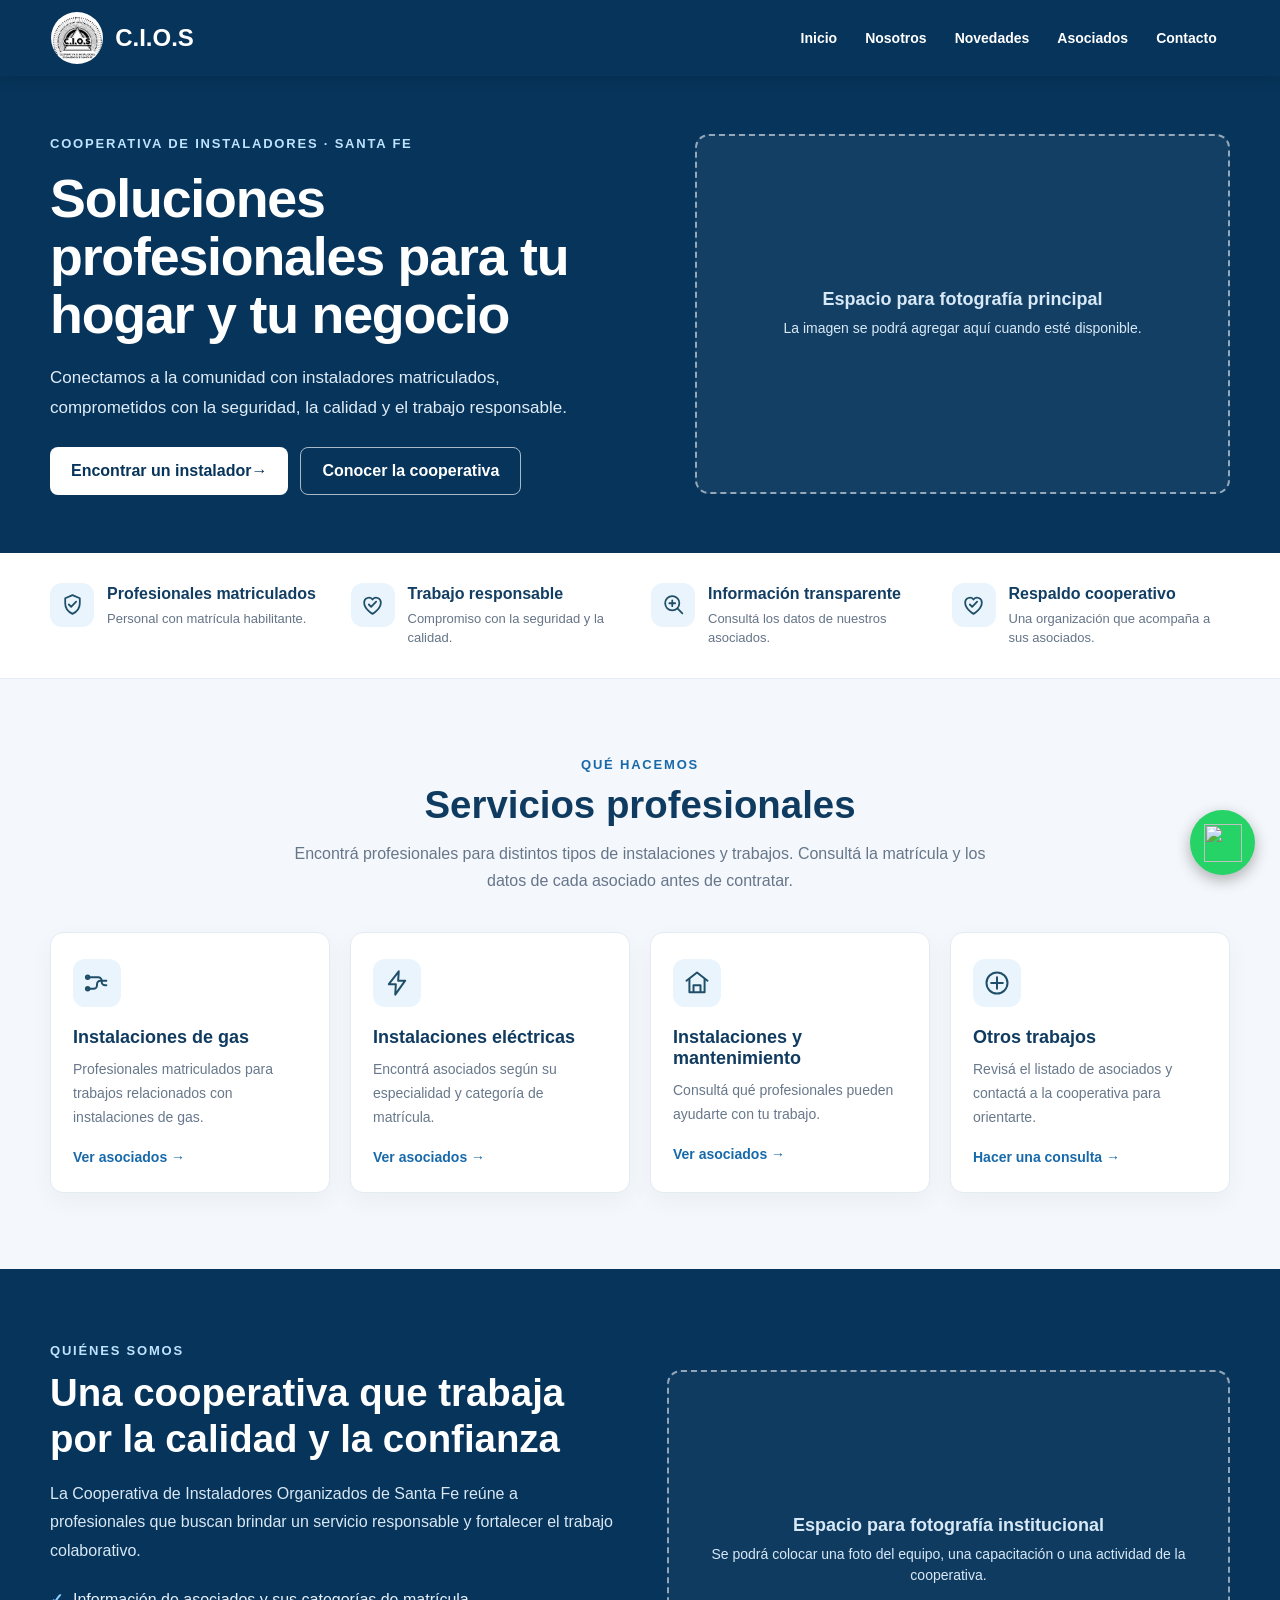
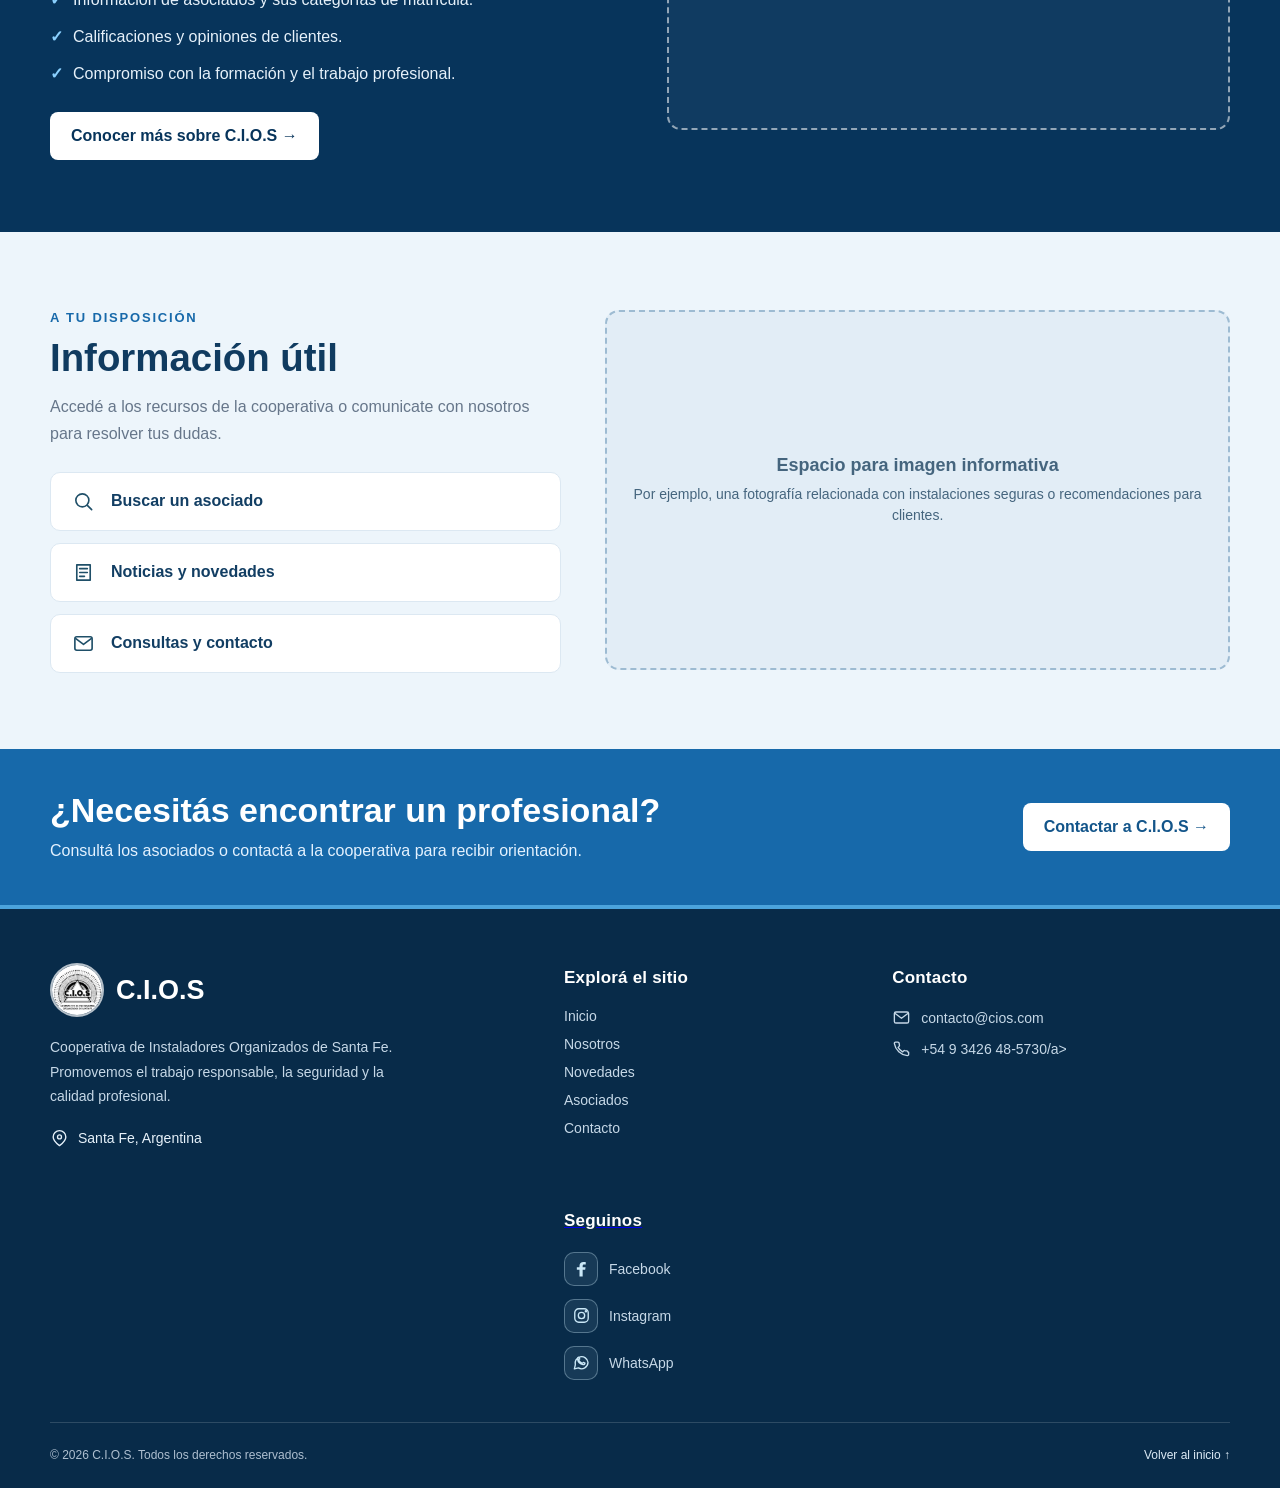
==== commit f4ef65c3: "arreglo" ====
--- a/index.html
+++ b/index.html
@@ -151,19 +151,19 @@
     <div class="inicio-footer-contact">
       <h2>Contacto</h2>
       <p><svg viewBox="0 0 24 24" aria-hidden="true"><rect x="3" y="5" width="18" height="14" rx="2"/><path d="m4 7 8 6 8-6"/></svg><a href="mailto:contacto@cios.com">contacto@cios.com</a></p>
-      <p><svg viewBox="0 0 24 24" aria-hidden="true"><path d="M21 16.5v3a1.5 1.5 0 0 1-1.7 1.5A18.5 18.5 0 0 1 3 5.7 1.5 1.5 0 0 1 4.5 4h3a1.5 1.5 0 0 1 1.5 1.3l.4 2.7a1.5 1.5 0 0 1-.4 1.3l-1.3 1.3a15 15 0 0 0 5.7 5.7l1.3-1.3a1.5 1.5 0 0 1 1.3-.4l2.7.4a1.5 1.5 0 0 1 1.3 1.5Z"/></svg><a href="tel:+549XXXXXXXXXX">+54 9 XXX XXX XXXX</a></p>
+      <p><svg viewBox="0 0 24 24" aria-hidden="true"><path d="M21 16.5v3a1.5 1.5 0 0 1-1.7 1.5A18.5 18.5 0 0 1 3 5.7 1.5 1.5 0 0 1 4.5 4h3a1.5 1.5 0 0 1 1.5 1.3l.4 2.7a1.5 1.5 0 0 1-.4 1.3l-1.3 1.3a15 15 0 0 0 5.7 5.7l1.3-1.3a1.5 1.5 0 0 1 1.3-.4l2.7.4a1.5 1.5 0 0 1 1.3 1.5Z"/></svg><a href="tel:+5493426485730">+54 9 3426 48-5730/a></p>
     </div>
     <div class="inicio-footer-social">
       <h2>Seguinos</h2>
       <!-- Reemplazá URL_FACEBOOK y URL_INSTAGRAM por los enlaces oficiales de la cooperativa. -->
-      <a class="inicio-social-link" href="URL_FACEBOOK" target="_blank" rel="noopener" aria-label="Facebook de C.I.O.S">
+      <a class="inicio-social-link" href="https://www.facebook.com/p/cooperativa-de-Instaladores-organizados-de-Santa-Fe-61567900389720/" target="_blank" rel="noopener" aria-label="Facebook de C.I.O.S">
         <span class="inicio-social-icon inicio-social-facebook" aria-hidden="true"><svg viewBox="0 0 24 24"><path d="M14 21v-8h3l.5-3H14V8.2c0-.9.3-1.7 1.7-1.7h2V3.8c-.4-.1-1.5-.2-2.8-.2-2.8 0-4.7 1.7-4.7 4.8V10H7v3h3.2v8Z"/></svg></span><span>Facebook</span>
       </a>
-      <a class="inicio-social-link" href="URL_INSTAGRAM" target="_blank" rel="noopener" aria-label="Instagram de C.I.O.S">
+      <a class="inicio-social-link" href="https://www.instagram.com/cios.coop/" target="_blank" rel="noopener" aria-label="Instagram de C.I.O.S">
         <span class="inicio-social-icon" aria-hidden="true"><svg viewBox="0 0 24 24"><rect x="3.5" y="3.5" width="17" height="17" rx="5"/><circle cx="12" cy="12" r="4"/><circle cx="17.6" cy="6.7" r=".8"/></svg></span><span>Instagram</span>
       </a>
       <!-- Reemplazá NUMERO_WHATSAPP por el número internacional sin + ni espacios. -->
-      <a class="inicio-social-link" href="https://wa.me/NUMERO_WHATSAPP" target="_blank" rel="noopener" aria-label="WhatsApp de C.I.O.S">
+      <a class="inicio-social-link" href="https://api.whatsapp.com/send?phone=543426485730" target="_blank" rel="noopener" aria-label="WhatsApp de C.I.O.S">
         <span class="inicio-social-icon" aria-hidden="true"><svg viewBox="0 0 24 24"><path d="M20.2 11.7a8.2 8.2 0 0 1-12.1 7.2L3 20l1.2-4.9a8.2 8.2 0 1 1 16-3.4Z"/><path d="M8.2 8.2c.5 2.5 2.3 4.3 4.8 4.9l1.3-1.2 2.1 1c-.2 1.3-1.2 2-2.5 1.8-3.4-.6-6.3-3.4-6.9-6.8-.2-1.3.5-2.3 1.8-2.5l1 2.1Z"/></svg></span><span>WhatsApp</span>
       </a>
     </div>
@@ -174,7 +174,7 @@
   </div>
 </footer>
 
-<a href="https://wa.me/549XXXXXXXXXX?text=Hola,%20quiero%20consultar%20por%20un%20servicio" class="wsp-float" target="_blank" rel="noopener" aria-label="Contactar por WhatsApp">
+<a href="https://api.whatsapp.com/send?phone=543426485730?text=Hola,%20quiero%20consultar%20por%20un%20servicio" class="wsp-float" target="_blank" rel="noopener" aria-label="Contactar por WhatsApp">
   <img class="wsp-icon" src="https://upload.wikimedia.org/wikipedia/commons/6/6b/WhatsApp.svg" alt="">
 </a>
 
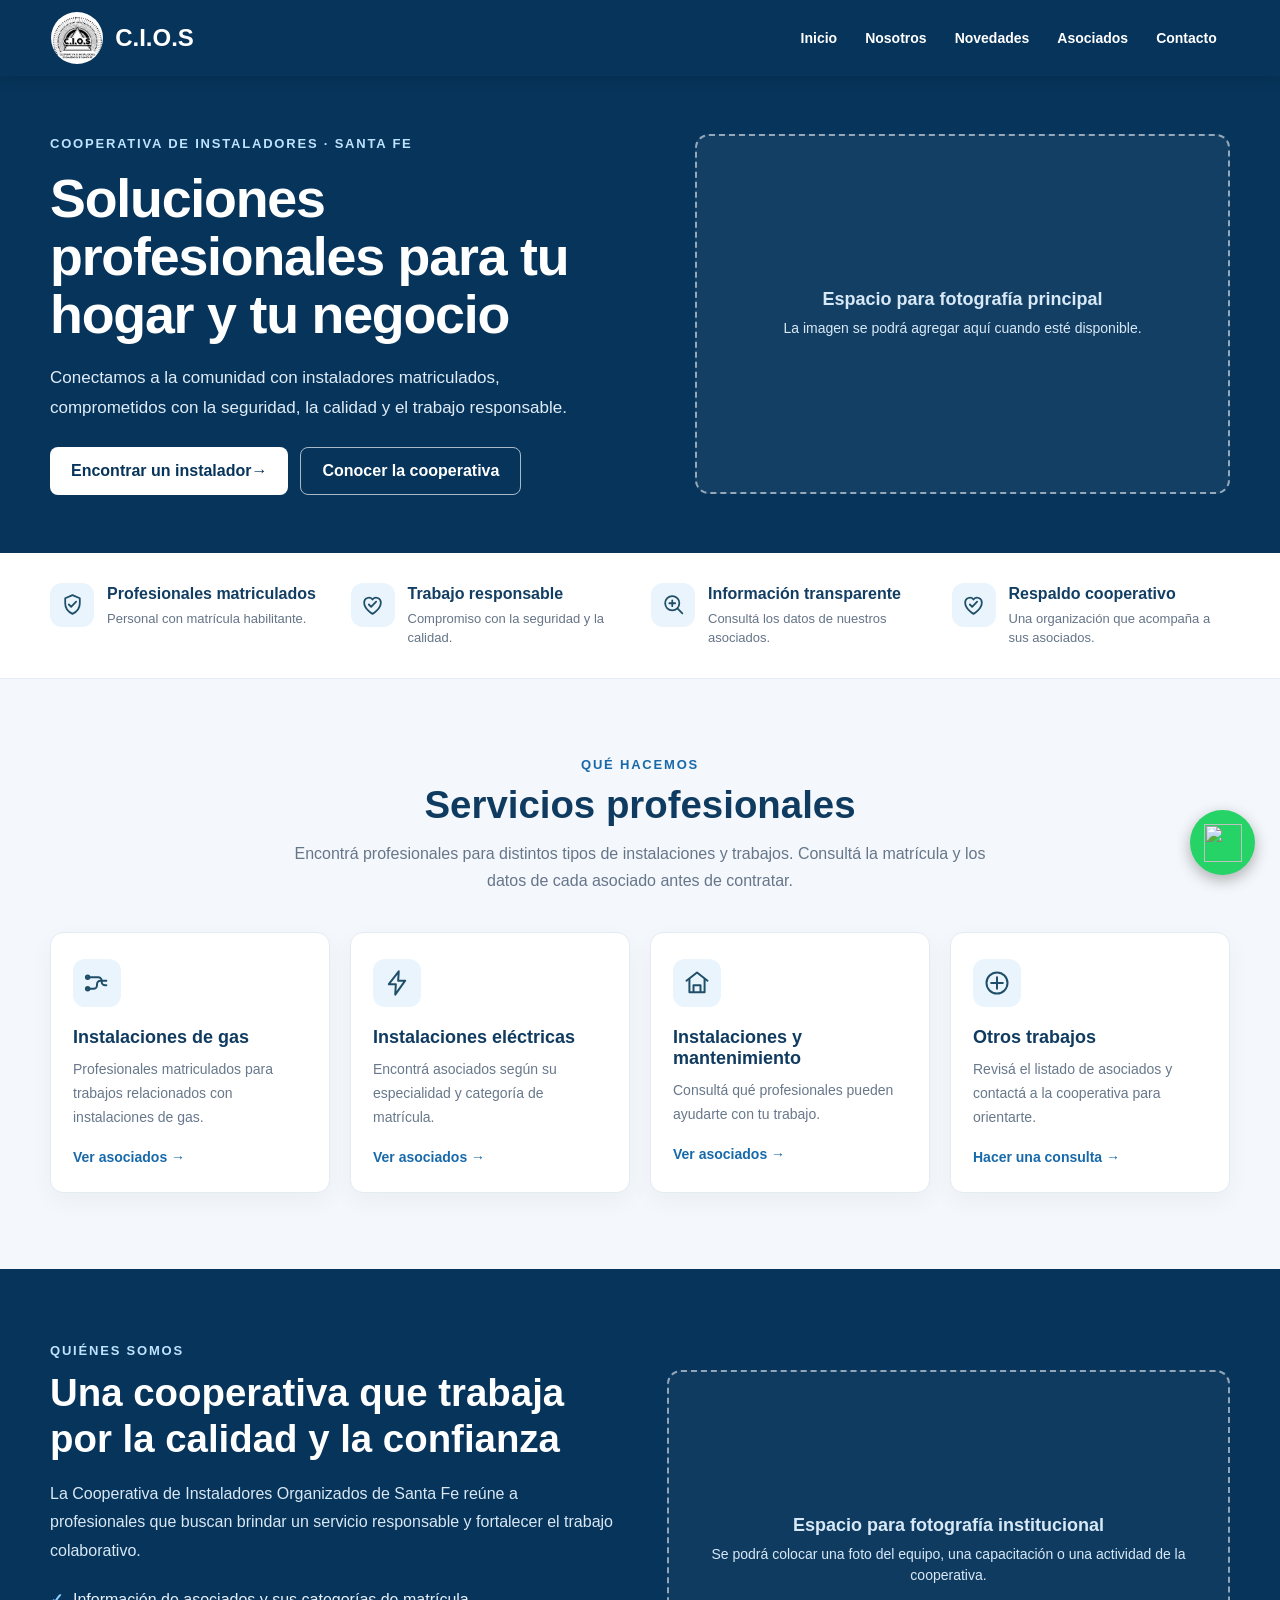
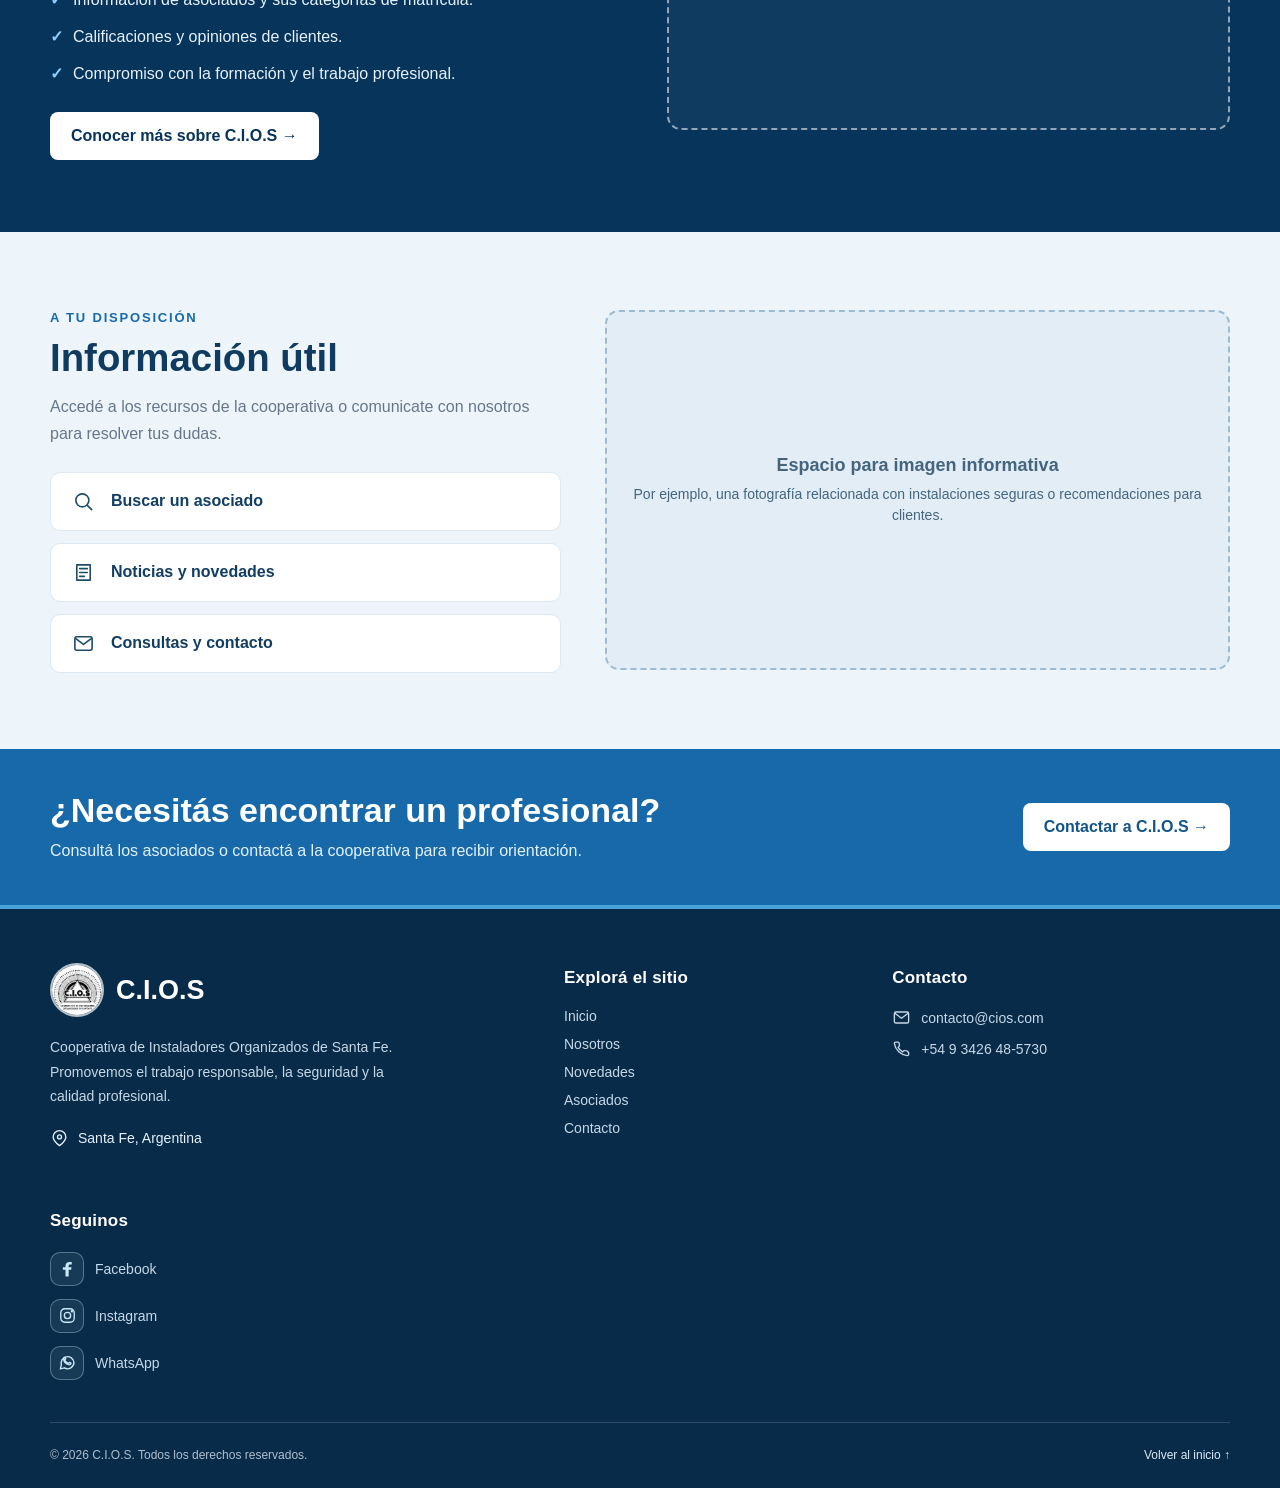
==== commit dd57a264: "arreglo" ====
--- a/index.html
+++ b/index.html
@@ -151,7 +151,7 @@
     <div class="inicio-footer-contact">
       <h2>Contacto</h2>
       <p><svg viewBox="0 0 24 24" aria-hidden="true"><rect x="3" y="5" width="18" height="14" rx="2"/><path d="m4 7 8 6 8-6"/></svg><a href="mailto:contacto@cios.com">contacto@cios.com</a></p>
-      <p><svg viewBox="0 0 24 24" aria-hidden="true"><path d="M21 16.5v3a1.5 1.5 0 0 1-1.7 1.5A18.5 18.5 0 0 1 3 5.7 1.5 1.5 0 0 1 4.5 4h3a1.5 1.5 0 0 1 1.5 1.3l.4 2.7a1.5 1.5 0 0 1-.4 1.3l-1.3 1.3a15 15 0 0 0 5.7 5.7l1.3-1.3a1.5 1.5 0 0 1 1.3-.4l2.7.4a1.5 1.5 0 0 1 1.3 1.5Z"/></svg><a href="tel:+5493426485730">+54 9 3426 48-5730/a></p>
+      <p><svg viewBox="0 0 24 24" aria-hidden="true"><path d="M21 16.5v3a1.5 1.5 0 0 1-1.7 1.5A18.5 18.5 0 0 1 3 5.7 1.5 1.5 0 0 1 4.5 4h3a1.5 1.5 0 0 1 1.5 1.3l.4 2.7a1.5 1.5 0 0 1-.4 1.3l-1.3 1.3a15 15 0 0 0 5.7 5.7l1.3-1.3a1.5 1.5 0 0 1 1.3-.4l2.7.4a1.5 1.5 0 0 1 1.3 1.5Z"/></svg><a href="tel:+5493426485730">+54 9 3426 48-5730</a></p>
     </div>
     <div class="inicio-footer-social">
       <h2>Seguinos</h2>
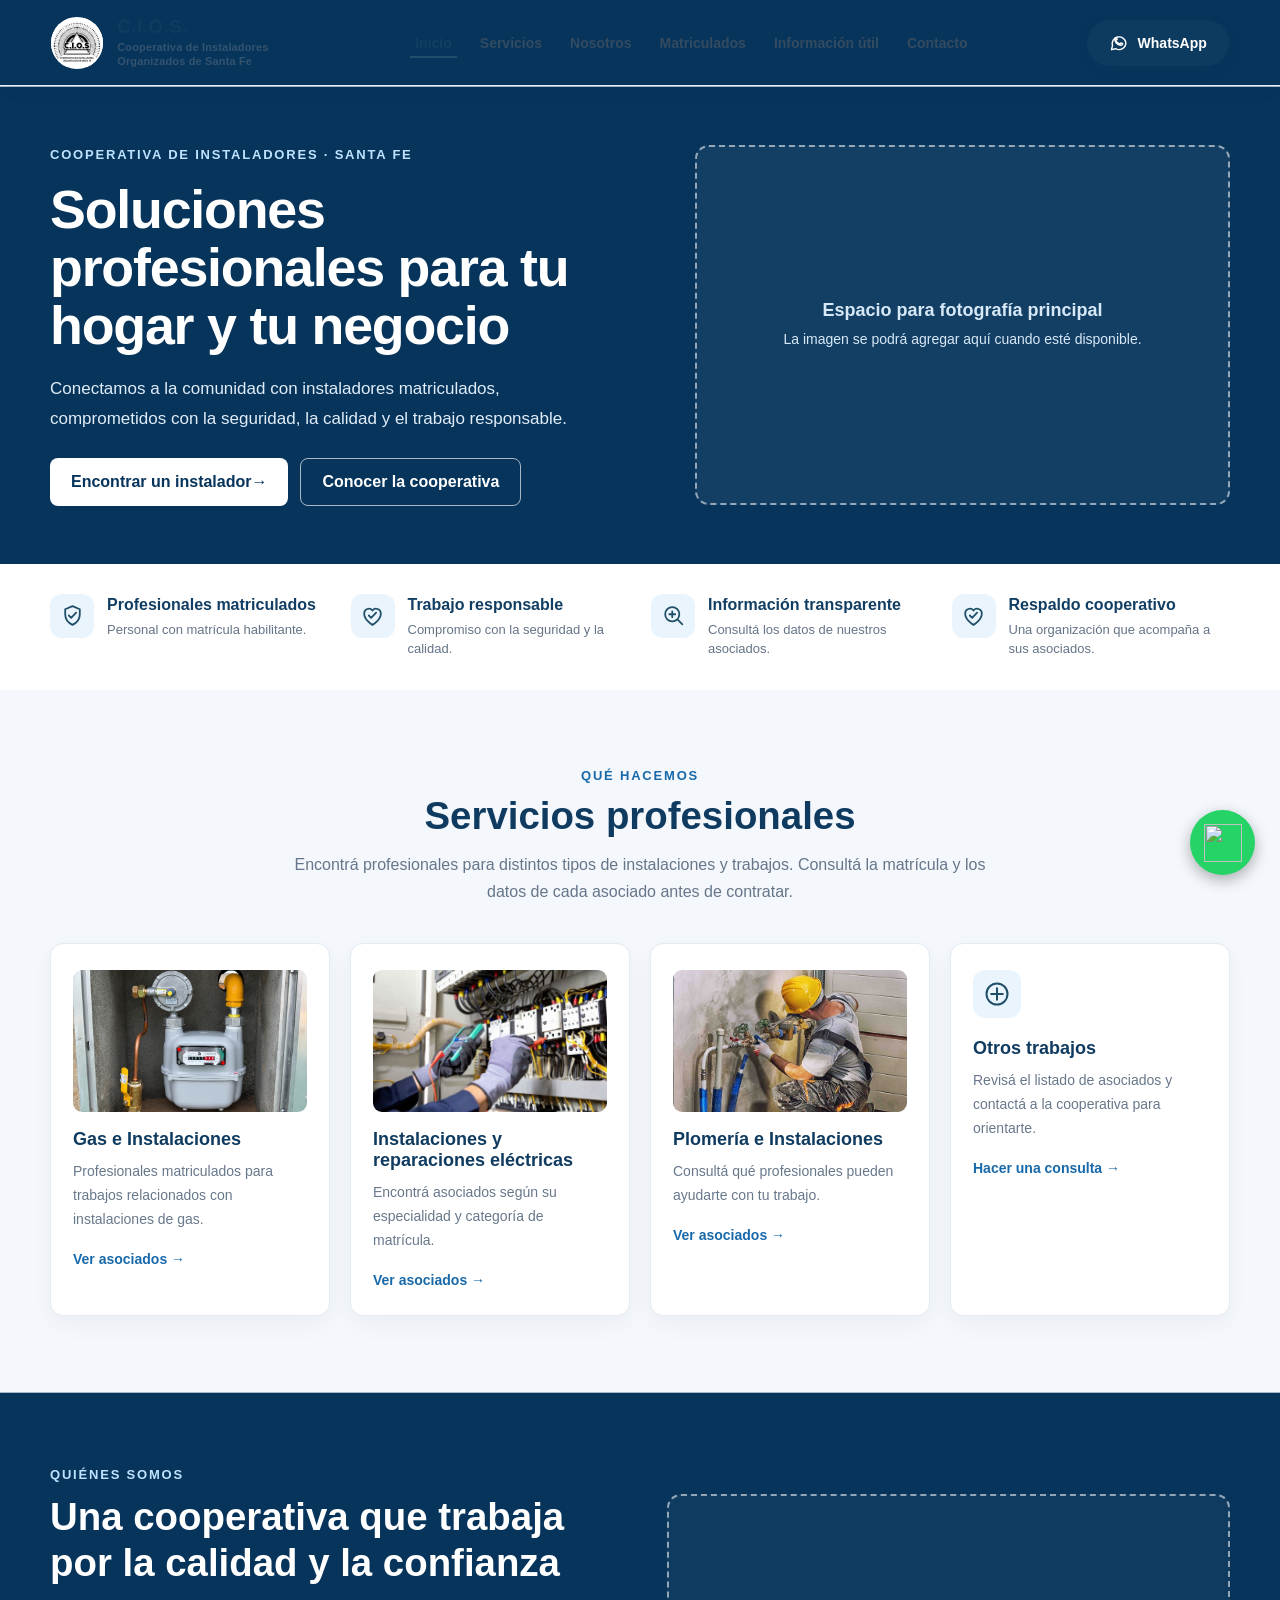
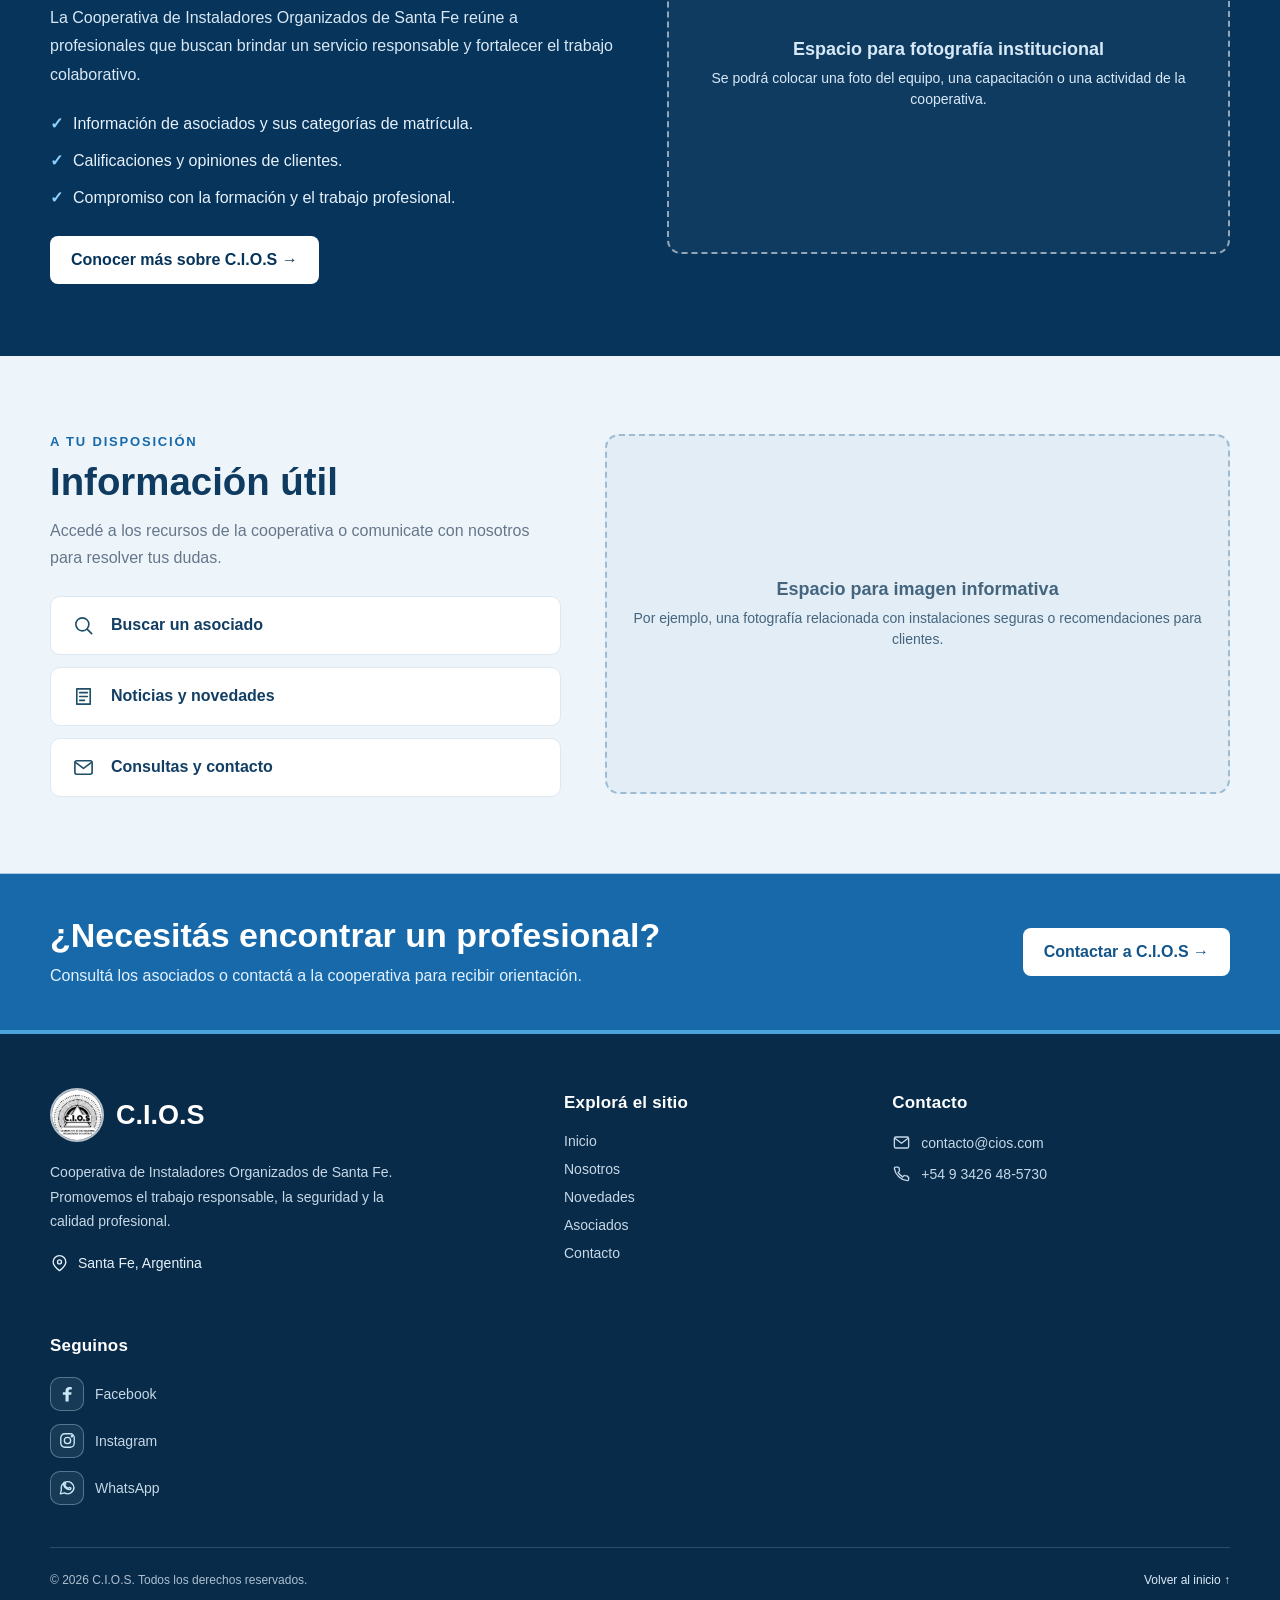
==== commit 1e700ee1: "actu del sitio" ====
--- a/index.html
+++ b/index.html
@@ -18,17 +18,22 @@
 </head>
 <body class="pagina-inicio">
 <header class="header">
-  <a href="index.html" class="logo" aria-label="C.I.O.S, página de inicio">
-    <img src="FOTOS/logo.jpg" alt="Logo de C.I.O.S">
-    <span>C.I.O.S</span>
+  <a href="index.html" class="logo" aria-label="C.I.O.S., página de inicio">
+    <img src="FOTOS/logo.jpg" alt="Logo de C.I.O.S.">
+    <span class="logo-text"><strong>C.I.O.S.</strong><small>Cooperativa de Instaladores<br>Organizados de Santa Fe</small></span>
   </a>
   <nav id="nav" aria-label="Navegación principal">
-    <a href="index.html" aria-current="page">Inicio</a>
+    <a href="index.html" aria-current="page">Inicio</a aria-current="page">
+    <a href="index.html#servicios">Servicios</a>
     <a href="nosotros.html">Nosotros</a>
-    <a href="novedades.html">Novedades</a>
-    <a href="asociados.html">Asociados</a>
+    <a href="asociados.html">Matriculados</a>
+    <a href="novedades.html">Información útil</a>
     <a href="contacto.html">Contacto</a>
   </nav>
+  <a class="header-whatsapp" href="https://wa.me/543426485730" target="_blank" rel="noopener">
+    <svg viewBox="0 0 24 24" aria-hidden="true"><path d="M20.2 11.7a8.2 8.2 0 0 1-12.1 7.2L3 20l1.2-4.9a8.2 8.2 0 1 1 16-3.4Z"/><path d="M8.2 8.2c.5 2.5 2.3 4.3 4.8 4.9l1.3-1.2 2.1 1c-.2 1.3-1.2 2-2.5 1.8-3.4-.6-6.3-3.4-6.9-6.8-.2-1.3.5-2.3 1.8-2.5l1 2.1Z"/></svg>
+    WhatsApp
+  </a>
   <button class="menu-btn" id="menuBtn" type="button" aria-label="Abrir menú" aria-expanded="false">☰</button>
 </header>
 
@@ -71,9 +76,9 @@
         <p>Encontrá profesionales para distintos tipos de instalaciones y trabajos. Consultá la matrícula y los datos de cada asociado antes de contratar.</p>
       </div>
       <div class="inicio-servicios-grid">
-        <article class="inicio-servicio"><div class="inicio-servicio-icon" aria-hidden="true"><svg viewBox="0 0 24 24"><path d="M4 7h9a3 3 0 0 1 3 3v1a3 3 0 0 0 3 3h1"/><path d="M4 17h5a3 3 0 0 0 3-3v-1a3 3 0 0 1 3-3h5"/><circle cx="4" cy="7" r="1.5"/><circle cx="4" cy="17" r="1.5"/></svg></div><h3>Instalaciones de gas</h3><p>Profesionales matriculados para trabajos relacionados con instalaciones de gas.</p><a class="inicio-text-link" href="asociados.html">Ver asociados →</a></article>
-        <article class="inicio-servicio"><div class="inicio-servicio-icon" aria-hidden="true"><svg viewBox="0 0 24 24"><path d="M13.5 2 5 13h6l-.5 9L19 10h-6l.5-8Z"/></svg></div><h3>Instalaciones eléctricas</h3><p>Encontrá asociados según su especialidad y categoría de matrícula.</p><a class="inicio-text-link" href="asociados.html">Ver asociados →</a></article>
-        <article class="inicio-servicio"><div class="inicio-servicio-icon" aria-hidden="true"><svg viewBox="0 0 24 24"><path d="m3 10 9-7 9 7"/><path d="M5.5 9v11h13V9M9 20v-6h6v6"/></svg></div><h3>Instalaciones y mantenimiento</h3><p>Consultá qué profesionales pueden ayudarte con tu trabajo.</p><a class="inicio-text-link" href="asociados.html">Ver asociados →</a></article>
+        <article class="inicio-servicio"><img class="inicio-servicio-img" src="FOTOS/servicio-gas.jpg" alt="Medidor e instalación de gas"><h3>Gas e Instalaciones</h3><p>Profesionales matriculados para trabajos relacionados con instalaciones de gas.</p><a class="inicio-text-link" href="asociados.html">Ver asociados →</a></article>
+        <article class="inicio-servicio"><img class="inicio-servicio-img" src="FOTOS/servicio-electricidad.jpg" alt="Profesional trabajando en un tablero eléctrico"><h3>Instalaciones y reparaciones eléctricas</h3><p>Encontrá asociados según su especialidad y categoría de matrícula.</p><a class="inicio-text-link" href="asociados.html">Ver asociados →</a></article>
+        <article class="inicio-servicio"><img class="inicio-servicio-img" src="FOTOS/servicio-plomeria.jpg" alt="Plomero realizando una instalación de agua"><h3>Plomería e Instalaciones</h3><p>Consultá qué profesionales pueden ayudarte con tu trabajo.</p><a class="inicio-text-link" href="asociados.html">Ver asociados →</a></article>
         <article class="inicio-servicio"><div class="inicio-servicio-icon" aria-hidden="true"><svg viewBox="0 0 24 24"><circle cx="12" cy="12" r="9"/><path d="M12 7v10M7 12h10"/></svg></div><h3>Otros trabajos</h3><p>Revisá el listado de asociados y contactá a la cooperativa para orientarte.</p><a class="inicio-text-link" href="contacto.html">Hacer una consulta →</a></article>
       </div>
     </div>
@@ -174,7 +179,7 @@
   </div>
 </footer>
 
-<a href="https://api.whatsapp.com/send?phone=543426485730?text=Hola,%20quiero%20consultar%20por%20un%20servicio" class="wsp-float" target="_blank" rel="noopener" aria-label="Contactar por WhatsApp">
+<a href="https://api.whatsapp.com/send?phone=543426485730&text=Hola%2C%20quiero%20consultar%20por%20un%20servicio" class="wsp-float" target="_blank" rel="noopener" aria-label="Contactar por WhatsApp">
   <img class="wsp-icon" src="https://upload.wikimedia.org/wikipedia/commons/6/6b/WhatsApp.svg" alt="">
 </a>
 
--- a/style.css
+++ b/style.css
@@ -1392,3 +1392,29 @@
   body.pagina-inicio .inicio-footer-social {gap:12px;}
   body.pagina-inicio .inicio-social-link {min-height:40px;}
 }
+
+
+/* HEADER INSTITUCIONAL UNIFICADO — C.I.O.S. */
+.header{position:sticky;top:0;z-index:1200;display:flex;align-items:center;justify-content:space-between;gap:22px;padding:10px clamp(18px,4vw,58px);min-height:86px;background:#fff;border-bottom:1px solid #e8eef4;box-shadow:0 3px 14px rgba(7,39,66,.07);}
+.logo{display:flex;align-items:center;gap:14px;min-width:245px;color:#123e63;text-decoration:none;}
+.logo img{width:66px;height:66px;border-radius:50%;object-fit:contain;background:#fff;}
+.logo .logo-text{display:flex;flex-direction:column;gap:3px;line-height:1.15;}
+.logo .logo-text strong{font-size:19px;letter-spacing:.4px;color:#103b60;}
+.logo .logo-text small{font-size:11px;font-weight:700;letter-spacing:.15px;line-height:1.25;color:#34536e;}
+#nav{display:flex;align-items:center;justify-content:center;gap:clamp(4px,1.2vw,18px);flex:1;}
+#nav a{position:relative;color:#334b61;text-decoration:none;padding:12px 7px;font-size:14px;font-weight:600;border-radius:0;transition:color .2s;white-space:nowrap;}
+#nav a::after{content:"";position:absolute;left:7px;right:7px;bottom:3px;height:2px;background:#1f4f68;transform:scaleX(0);transform-origin:left;transition:transform .2s;}
+#nav a:hover,#nav a[aria-current="page"]{color:#123e63;background:transparent;}
+#nav a:hover::after,#nav a[aria-current="page"]::after{transform:scaleX(1);}
+.header-whatsapp{display:inline-flex;align-items:center;justify-content:center;gap:9px;padding:13px 22px;border-radius:30px;background:#0d3b60;color:#fff;text-decoration:none;font-weight:700;font-size:14px;white-space:nowrap;box-shadow:0 4px 12px rgba(13,59,96,.15);transition:background .2s,transform .2s;}
+.header-whatsapp:hover{background:#17618f;transform:translateY(-1px);}
+.header-whatsapp svg{width:20px;height:20px;fill:none;stroke:currentColor;stroke-width:1.7;stroke-linecap:round;stroke-linejoin:round;}
+.menu-btn{display:none;border:1px solid #d9e4ed;background:#fff;color:#123e63;border-radius:10px;padding:8px 12px;font-size:24px;line-height:1;cursor:pointer;}
+/* Las divisiones de las secciones oscuras pasan a ser blancas y sutiles. */
+.inicio-hero,.inicio-institucional,.inicio-contact-banner{border-top:1px solid rgba(255,255,255,.65);}
+.inicio-beneficios{border-bottom:1px solid #fff;}
+.inicio-servicio-img{display:block;width:100%;height:142px;object-fit:cover;border-radius:9px;margin:0 0 17px;}
+.inicio-servicio{overflow:hidden;}
+@media(max-width:1100px){.header{gap:12px;padding-left:20px;padding-right:20px}.logo{min-width:205px}.logo img{width:56px;height:56px}#nav{gap:4px}#nav a{font-size:12px;padding:11px 5px}.header-whatsapp{padding:11px 15px;font-size:13px}}
+@media(max-width:900px){.header{min-height:76px;padding:9px 16px}.logo{min-width:0}.logo img{width:52px;height:52px}.logo .logo-text strong{font-size:17px}.logo .logo-text small{font-size:9px}.menu-btn{display:inline-flex;align-items:center;justify-content:center}#nav{position:absolute;top:calc(100% + 7px);left:14px;right:14px;width:auto;display:none;flex-direction:column;align-items:stretch;gap:2px;padding:10px;background:#fff;border:1px solid #e0e9f0;border-radius:14px;box-shadow:0 16px 35px rgba(5,35,60,.18)}#nav.active{display:flex}#nav a{width:100%;padding:13px 14px;font-size:15px;border-radius:8px}#nav a::after{display:none}#nav a:hover{background:#f0f6fa}.header-whatsapp{margin-left:auto;padding:10px 13px;font-size:0;gap:0}.header-whatsapp svg{width:22px;height:22px}}
+@media(max-width:420px){.logo{gap:8px}.logo img{width:44px;height:44px}.logo .logo-text strong{font-size:15px}.logo .logo-text small{font-size:8px}.header-whatsapp{padding:9px}.menu-btn{padding:7px 10px}}
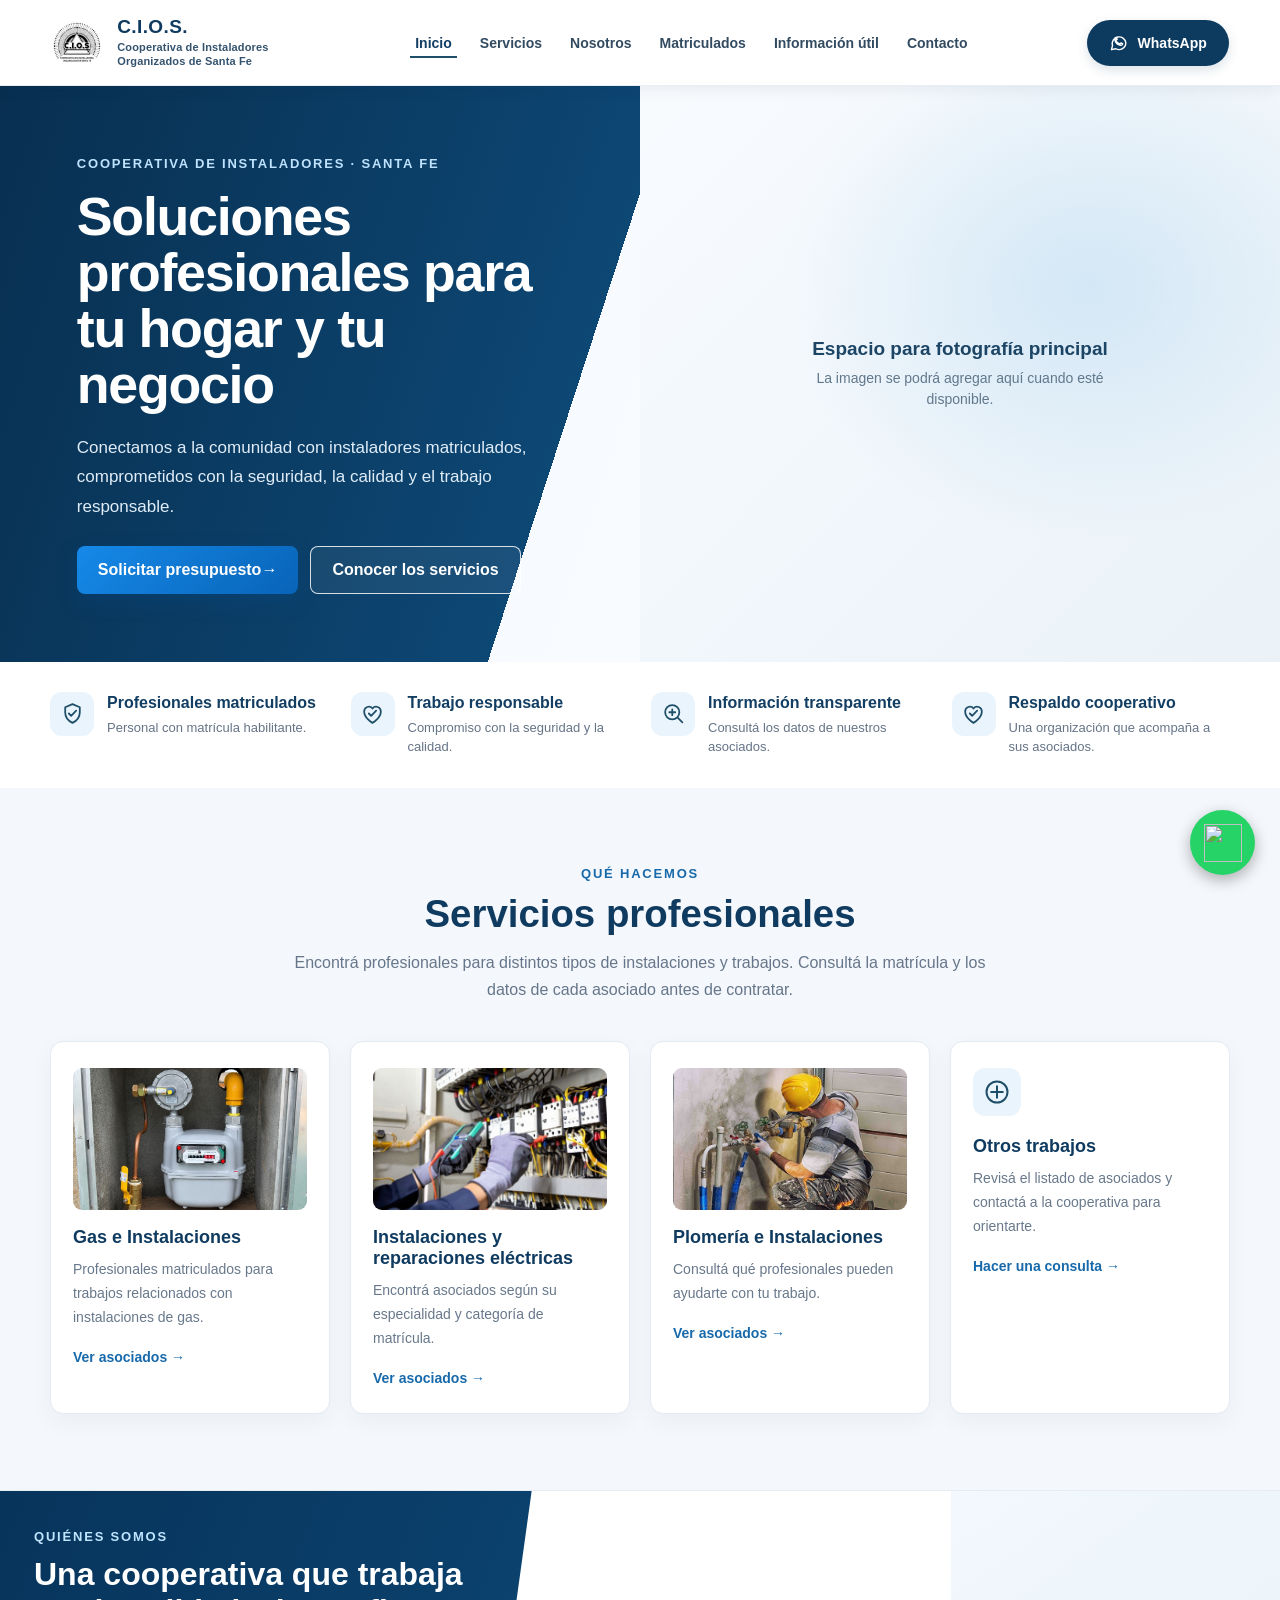
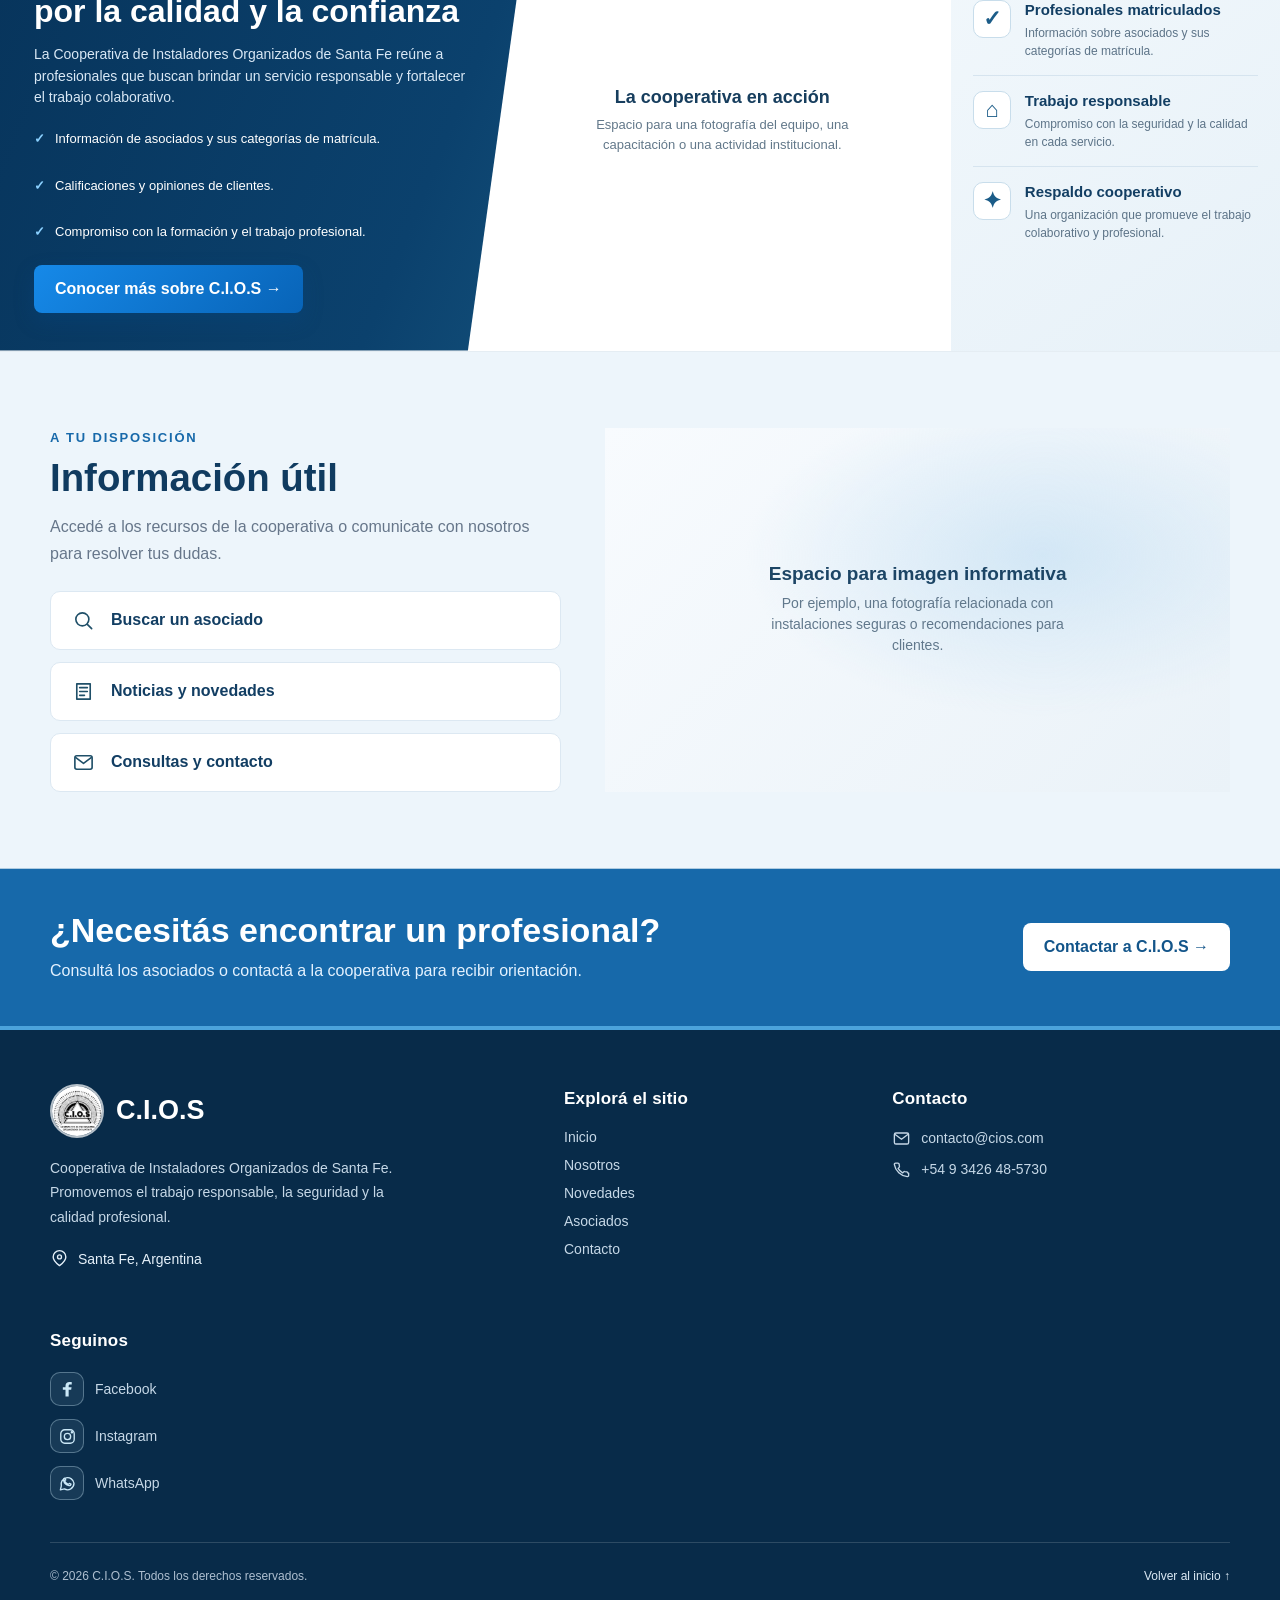
==== commit 67df58b4: "arreglo" ====
--- a/index.html
+++ b/index.html
@@ -23,7 +23,7 @@
     <span class="logo-text"><strong>C.I.O.S.</strong><small>Cooperativa de Instaladores<br>Organizados de Santa Fe</small></span>
   </a>
   <nav id="nav" aria-label="Navegación principal">
-    <a href="index.html" aria-current="page">Inicio</a aria-current="page">
+    <a href="index.html" aria-current="page">Inicio</a>
     <a href="index.html#servicios">Servicios</a>
     <a href="nosotros.html">Nosotros</a>
     <a href="asociados.html">Matriculados</a>
@@ -46,8 +46,8 @@
         <h1>Soluciones profesionales para tu hogar y tu negocio</h1>
         <p>Conectamos a la comunidad con instaladores matriculados, comprometidos con la seguridad, la calidad y el trabajo responsable.</p>
         <div class="inicio-actions">
-          <a class="inicio-btn inicio-btn-primary" href="asociados.html">Encontrar un instalador <span aria-hidden="true">→</span></a>
-          <a class="inicio-btn inicio-btn-outline" href="nosotros.html">Conocer la cooperativa</a>
+          <a class="inicio-btn inicio-btn-primary" href="contacto.html">Solicitar presupuesto <span aria-hidden="true">→</span></a>
+          <a class="inicio-btn inicio-btn-outline" href="#servicios">Conocer los servicios</a>
         </div>
       </div>
       <div class="inicio-image-placeholder" aria-label="Espacio reservado para una fotografía de trabajos de la cooperativa">
@@ -98,10 +98,26 @@
         </ul>
         <a href="nosotros.html" class="inicio-btn inicio-btn-primary">Conocer más sobre C.I.O.S →</a>
       </div>
-      <div class="inicio-image-placeholder" aria-label="Espacio reservado para una fotografía institucional">
-        <strong>Espacio para fotografía institucional</strong>
-        <span>Se podrá colocar una foto del equipo, una capacitación o una actividad de la cooperativa.</span>
-      </div>
+      <div class="inicio-institucional-photo" role="img" aria-label="Espacio para fotografía institucional">
+        <div class="inicio-photo-caption">
+          <strong>La cooperativa en acción</strong>
+          <span>Espacio para una fotografía del equipo, una capacitación o una actividad institucional.</span>
+        </div>
+      </div>
+      <aside class="inicio-institucional-aside" aria-label="Compromisos de C.I.O.S.">
+        <article class="inicio-aside-item">
+          <span class="inicio-aside-icon" aria-hidden="true">✓</span>
+          <div><h3>Profesionales matriculados</h3><p>Información sobre asociados y sus categorías de matrícula.</p></div>
+        </article>
+        <article class="inicio-aside-item">
+          <span class="inicio-aside-icon" aria-hidden="true">⌂</span>
+          <div><h3>Trabajo responsable</h3><p>Compromiso con la seguridad y la calidad en cada servicio.</p></div>
+        </article>
+        <article class="inicio-aside-item">
+          <span class="inicio-aside-icon" aria-hidden="true">✦</span>
+          <div><h3>Respaldo cooperativo</h3><p>Una organización que promueve el trabajo colaborativo y profesional.</p></div>
+        </article>
+      </aside>
     </div>
   </section>
 
--- a/style.css
+++ b/style.css
@@ -1418,3 +1418,281 @@
 @media(max-width:1100px){.header{gap:12px;padding-left:20px;padding-right:20px}.logo{min-width:205px}.logo img{width:56px;height:56px}#nav{gap:4px}#nav a{font-size:12px;padding:11px 5px}.header-whatsapp{padding:11px 15px;font-size:13px}}
 @media(max-width:900px){.header{min-height:76px;padding:9px 16px}.logo{min-width:0}.logo img{width:52px;height:52px}.logo .logo-text strong{font-size:17px}.logo .logo-text small{font-size:9px}.menu-btn{display:inline-flex;align-items:center;justify-content:center}#nav{position:absolute;top:calc(100% + 7px);left:14px;right:14px;width:auto;display:none;flex-direction:column;align-items:stretch;gap:2px;padding:10px;background:#fff;border:1px solid #e0e9f0;border-radius:14px;box-shadow:0 16px 35px rgba(5,35,60,.18)}#nav.active{display:flex}#nav a{width:100%;padding:13px 14px;font-size:15px;border-radius:8px}#nav a::after{display:none}#nav a:hover{background:#f0f6fa}.header-whatsapp{margin-left:auto;padding:10px 13px;font-size:0;gap:0}.header-whatsapp svg{width:22px;height:22px}}
 @media(max-width:420px){.logo{gap:8px}.logo img{width:44px;height:44px}.logo .logo-text strong{font-size:15px}.logo .logo-text small{font-size:8px}.header-whatsapp{padding:9px}.menu-btn{padding:7px 10px}}
+
+
+/* AJUSTES SOLICITADOS: HEADER BLANCO, HERO CON DEGRADÉ Y BLOQUE INSTITUCIONAL EN 3 COLUMNAS */
+body.pagina-inicio .header {
+  background:#fff;
+  border-bottom:1px solid #e8eef4;
+  box-shadow:0 3px 14px rgba(7,39,66,.07);
+}
+body.pagina-inicio .menu-btn {
+  color:#123e63;
+  border-color:#d9e4ed;
+  background:#fff;
+}
+body.pagina-inicio .inicio-hero {
+  background:linear-gradient(108deg,#082f50 0%,#0d4774 46%,#f7fbff 46%,#fff 100%);
+  border-top:0;
+  overflow:hidden;
+}
+body.pagina-inicio .inicio-hero-inner {
+  width:100%;
+  max-width:1440px;
+  min-height:430px;
+  grid-template-columns: minmax(0,1fr) minmax(0,1fr);
+  gap:0;
+  padding:0;
+}
+body.pagina-inicio .inicio-hero-copy {
+  padding:68px clamp(28px,6vw,92px);
+  position:relative;
+  z-index:1;
+}
+body.pagina-inicio .inicio-hero h1 {
+  max-width:610px;
+  font-size:clamp(38px,4.2vw,58px);
+  line-height:1.04;
+  letter-spacing:-1.3px;
+}
+body.pagina-inicio .inicio-hero p {max-width:510px;}
+body.pagina-inicio .inicio-btn-primary {
+  background:linear-gradient(135deg,#1689e8,#0864b8);
+  color:#fff;
+  box-shadow:0 8px 20px rgba(0,75,145,.25);
+}
+body.pagina-inicio .inicio-btn-primary:hover {
+  background:linear-gradient(135deg,#279cf5,#0b70c8);
+}
+body.pagina-inicio .inicio-btn-outline {
+  border:1px solid rgba(255,255,255,.82);
+  color:#fff;
+  background:rgba(255,255,255,.06);
+}
+body.pagina-inicio .inicio-image-placeholder {
+  min-height:100%;
+  max-height:none;
+  height:100%;
+  border:0;
+  border-radius:0;
+  background:
+    radial-gradient(ellipse at 70% 35%,rgba(201,226,244,.75),transparent 48%),
+    linear-gradient(135deg,#f8fbfe,#eaf2f8);
+  color:#36566f;
+  position:relative;
+}
+body.pagina-inicio .inicio-image-placeholder strong {
+  color:#1c4565;
+  font-size:19px;
+}
+body.pagina-inicio .inicio-image-placeholder span {
+  max-width:300px;
+  color:#61788c;
+}
+body.pagina-inicio .inicio-institucional {
+  background:#082f50;
+  padding:74px 0;
+}
+body.pagina-inicio .inicio-institucional-grid {
+  grid-template-columns:minmax(0,1.08fr) minmax(220px,.95fr) minmax(220px,.78fr);
+  gap:26px;
+  align-items:stretch;
+}
+body.pagina-inicio .inicio-institucional-grid > div:first-child {
+  align-self:center;
+}
+body.pagina-inicio .inicio-institucional-photo {
+  min-height:330px;
+  border:1px solid rgba(255,255,255,.22);
+  border-radius:15px;
+  overflow:hidden;
+  display:flex;
+  align-items:flex-end;
+  padding:22px;
+  background:
+    linear-gradient(0deg,rgba(4,32,54,.82),rgba(4,32,54,0) 65%),
+    linear-gradient(135deg,#6f91a9,#d5e2eb 55%,#8da9bb);
+}
+body.pagina-inicio .inicio-photo-caption {display:flex;flex-direction:column;gap:7px;color:#fff;}
+body.pagina-inicio .inicio-photo-caption strong {font-size:18px;}
+body.pagina-inicio .inicio-photo-caption span {font-size:13px;line-height:1.5;color:#e7f1f8;}
+body.pagina-inicio .inicio-institucional-aside {
+  align-self:stretch;
+  display:flex;
+  flex-direction:column;
+  justify-content:center;
+  gap:0;
+  padding:14px 20px;
+  border-radius:14px;
+  background:linear-gradient(145deg,#f4f9fd,#e5f0f8);
+  color:#123e63;
+}
+body.pagina-inicio .inicio-aside-item {
+  display:flex;
+  align-items:flex-start;
+  gap:14px;
+  padding:18px 0;
+  border-bottom:1px solid #d6e4ef;
+}
+body.pagina-inicio .inicio-aside-item:last-child {border-bottom:0;}
+body.pagina-inicio .inicio-aside-icon {
+  flex:0 0 38px;
+  width:38px;height:38px;
+  display:grid;place-items:center;
+  border:1px solid #c8ddeb;
+  border-radius:10px;
+  color:#1b5c88;
+  background:#fff;
+  font-size:22px;font-weight:700;
+}
+body.pagina-inicio .inicio-aside-item h3 {
+  margin:1px 0 6px;
+  color:#123e63;
+  font-size:15px;
+}
+body.pagina-inicio .inicio-aside-item p {
+  margin:0;
+  color:#5d7488;
+  font-size:12px;
+  line-height:1.5;
+}
+@media(max-width:1000px) {
+  body.pagina-inicio .inicio-institucional-grid {
+    grid-template-columns:1fr 1fr;
+  }
+  body.pagina-inicio .inicio-institucional-aside {
+    grid-column:1/-1;
+    display:grid;
+    grid-template-columns:repeat(3,1fr);
+    gap:16px;
+  }
+  body.pagina-inicio .inicio-aside-item {border-bottom:0;padding:12px 0;}
+}
+@media(max-width:650px) {
+  body.pagina-inicio .inicio-hero {
+    background:linear-gradient(160deg,#082f50 0%,#0d4774 68%,#f5f9fc 68%,#fff 100%);
+  }
+  body.pagina-inicio .inicio-hero-inner {
+    width:100%;
+    grid-template-columns:1fr;
+    padding:0;
+    gap:0;
+  }
+  body.pagina-inicio .inicio-hero-copy {padding:48px 22px 42px;}
+  body.pagina-inicio .inicio-hero h1 {font-size:38px;}
+  body.pagina-inicio .inicio-image-placeholder {
+    min-height:205px;
+    height:205px;
+    margin:0 16px 18px;
+    border-radius:12px;
+  }
+  body.pagina-inicio .inicio-institucional-grid {grid-template-columns:1fr;gap:22px;}
+  body.pagina-inicio .inicio-institucional-photo {min-height:230px;}
+  body.pagina-inicio .inicio-institucional-aside {
+    grid-column:auto;
+    grid-template-columns:1fr;
+    padding:10px 18px;
+  }
+  body.pagina-inicio .inicio-aside-item {border-bottom:1px solid #d6e4ef;padding:15px 0;}
+  body.pagina-inicio .inicio-aside-item:last-child {border-bottom:0;}
+}
+
+/* Ajuste de composición institucional: panel diagonal + fotografía + indicadores */
+@media (min-width: 1001px) {
+  body.pagina-inicio .inicio-institucional {
+    background: #fff;
+    padding: 0;
+    border-top: 1px solid #e5edf3;
+    border-bottom: 1px solid #e5edf3;
+  }
+  body.pagina-inicio .inicio-institucional-grid {
+    width: min(100%, 1440px);
+    grid-template-columns: minmax(0, 1.08fr) minmax(260px, 1fr) minmax(230px, .72fr);
+    gap: 0;
+    align-items: stretch;
+    min-height: 330px;
+    padding: 0;
+  }
+  body.pagina-inicio .inicio-institucional-grid > div:first-child {
+    position: relative;
+    z-index: 1;
+    align-self: stretch;
+    display: flex;
+    flex-direction: column;
+    justify-content: center;
+    padding: 38px 56px 38px max(34px, calc((100vw - 1260px) / 2));
+    margin-right: -38px;
+    background: linear-gradient(112deg, #07345b 0%, #0b416d 76%, #124e79 100%);
+    clip-path: polygon(0 0, 100% 0, 88% 100%, 0 100%);
+  }
+  body.pagina-inicio .inicio-institucional-grid > div:first-child h2 {
+    max-width: 470px;
+    font-size: clamp(25px, 2.5vw, 34px);
+    line-height: 1.16;
+    margin-bottom: 14px;
+  }
+  body.pagina-inicio .inicio-institucional-grid > div:first-child > p {
+    max-width: 440px;
+    font-size: 14px;
+    line-height: 1.55;
+    margin-bottom: 13px;
+  }
+  body.pagina-inicio .inicio-institucional .inicio-eyebrow { color: #bfe5ff; }
+  body.pagina-inicio .inicio-institucional .inicio-checks { margin: 0 0 16px; }
+  body.pagina-inicio .inicio-institucional .inicio-checks li { color: #fff; margin: 7px 0; font-size: 13px; }
+  body.pagina-inicio .inicio-institucional .inicio-btn { align-self: flex-start; }
+  body.pagina-inicio .inicio-institucional-photo {
+    min-height: 330px;
+    margin: 0;
+    padding: 24px 34px;
+    border: 0;
+    border-radius: 0;
+    background: #fff;
+    align-items: center;
+    justify-content: center;
+    color: #173e5e;
+  }
+  body.pagina-inicio .inicio-photo-caption {
+    color: #173e5e;
+    text-align: center;
+    align-items: center;
+    max-width: 290px;
+  }
+  body.pagina-inicio .inicio-photo-caption span { color: #62788a; }
+  body.pagina-inicio .inicio-institucional-aside {
+    margin: 0;
+    padding: 24px 22px;
+    border-radius: 0;
+    background: linear-gradient(145deg, #f2f8fc, #e7f1f8);
+    justify-content: center;
+  }
+  body.pagina-inicio .inicio-aside-item { padding: 15px 0; }
+}
+@media (max-width: 1000px) {
+  body.pagina-inicio .inicio-institucional { background: #fff; padding: 0; }
+  body.pagina-inicio .inicio-institucional-grid { gap: 0; }
+  body.pagina-inicio .inicio-institucional-grid > div:first-child {
+    background: linear-gradient(120deg, #07345b, #0d4774);
+    padding: 32px;
+    border-radius: 0;
+  }
+  body.pagina-inicio .inicio-institucional-photo {
+    border-radius: 0;
+    border: 0;
+    background: #fff;
+    color: #173e5e;
+  }
+  body.pagina-inicio .inicio-photo-caption { color: #173e5e; text-align: center; align-items: center; }
+  body.pagina-inicio .inicio-photo-caption span { color: #62788a; }
+  body.pagina-inicio .inicio-institucional-aside { border-radius: 0; }
+}
+@media (max-width: 650px) {
+  body.pagina-inicio .inicio-institucional-grid { grid-template-columns: 1fr; }
+  body.pagina-inicio .inicio-institucional-grid > div:first-child {
+    padding: 34px 22px;
+    margin: 0;
+    clip-path: none;
+  }
+  body.pagina-inicio .inicio-institucional-photo { min-height: 220px; padding: 24px; }
+  body.pagina-inicio .inicio-institucional-aside { padding: 12px 22px; }
+}
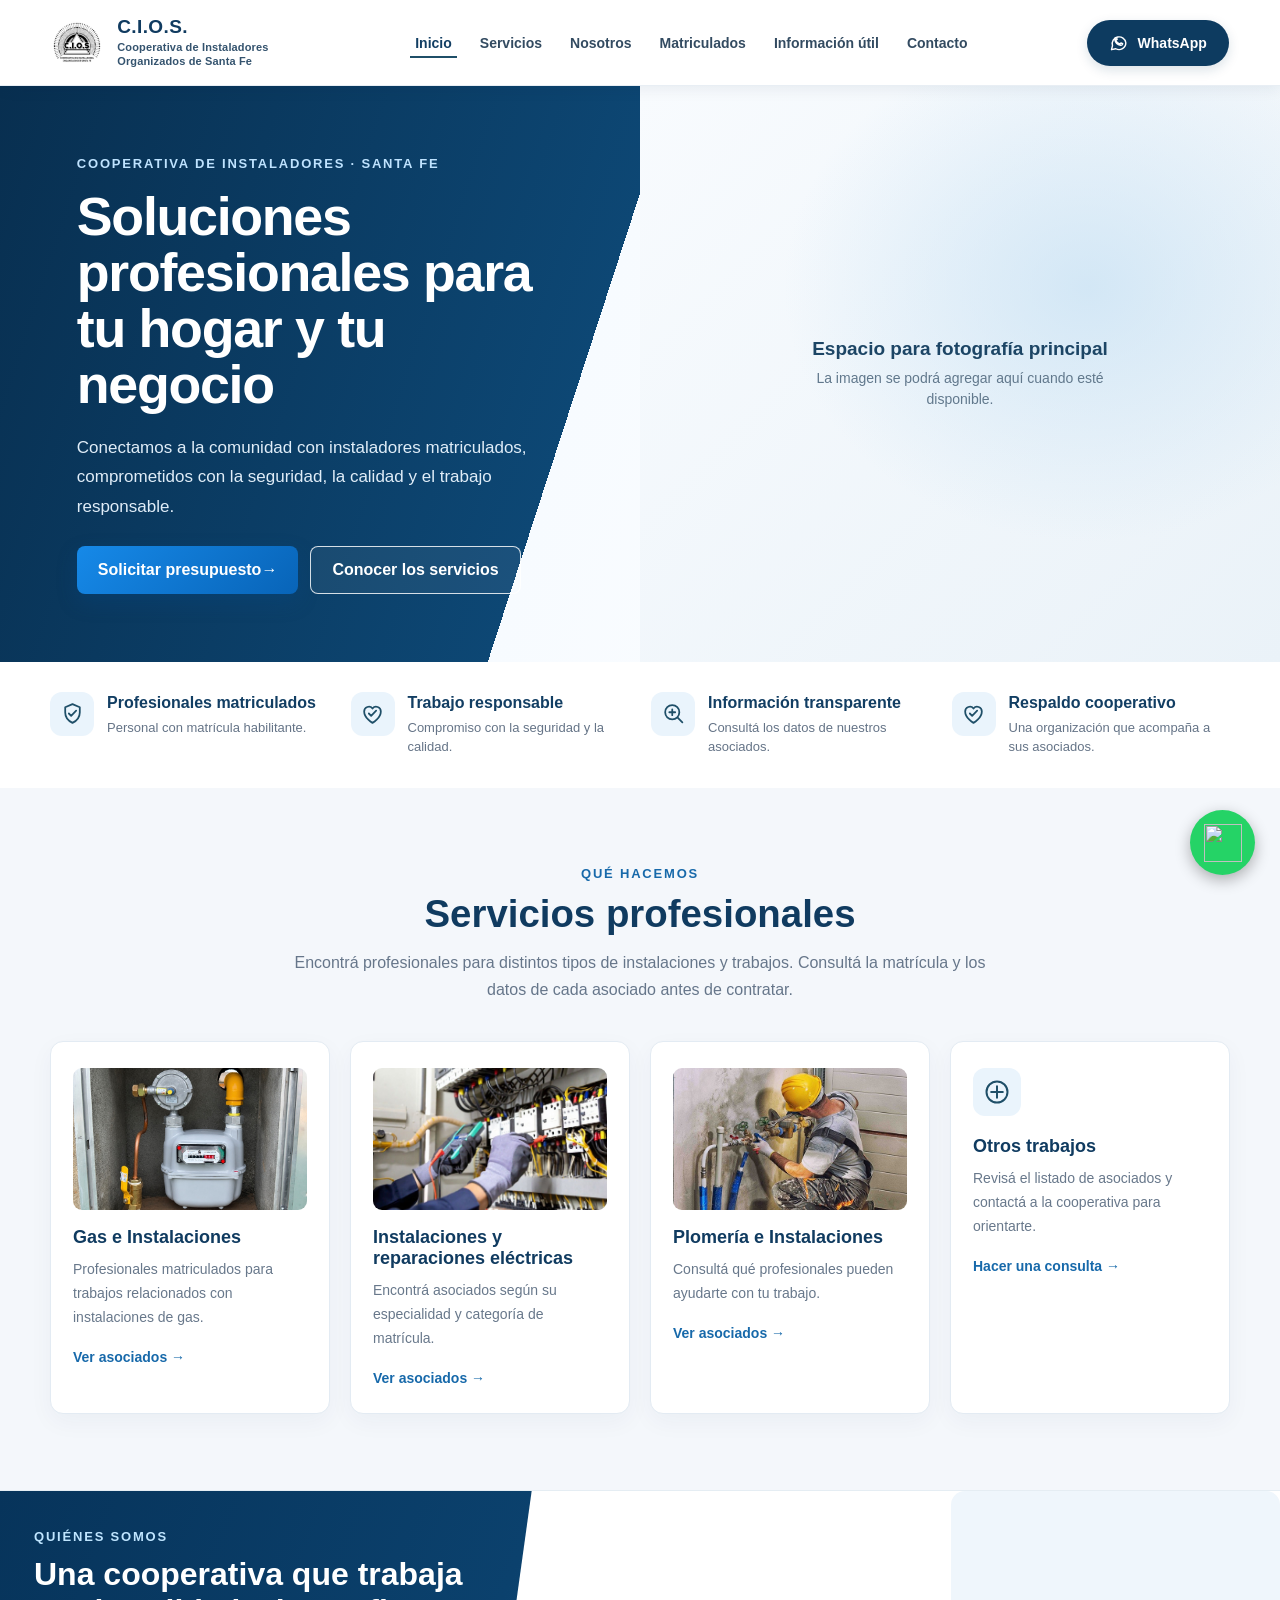
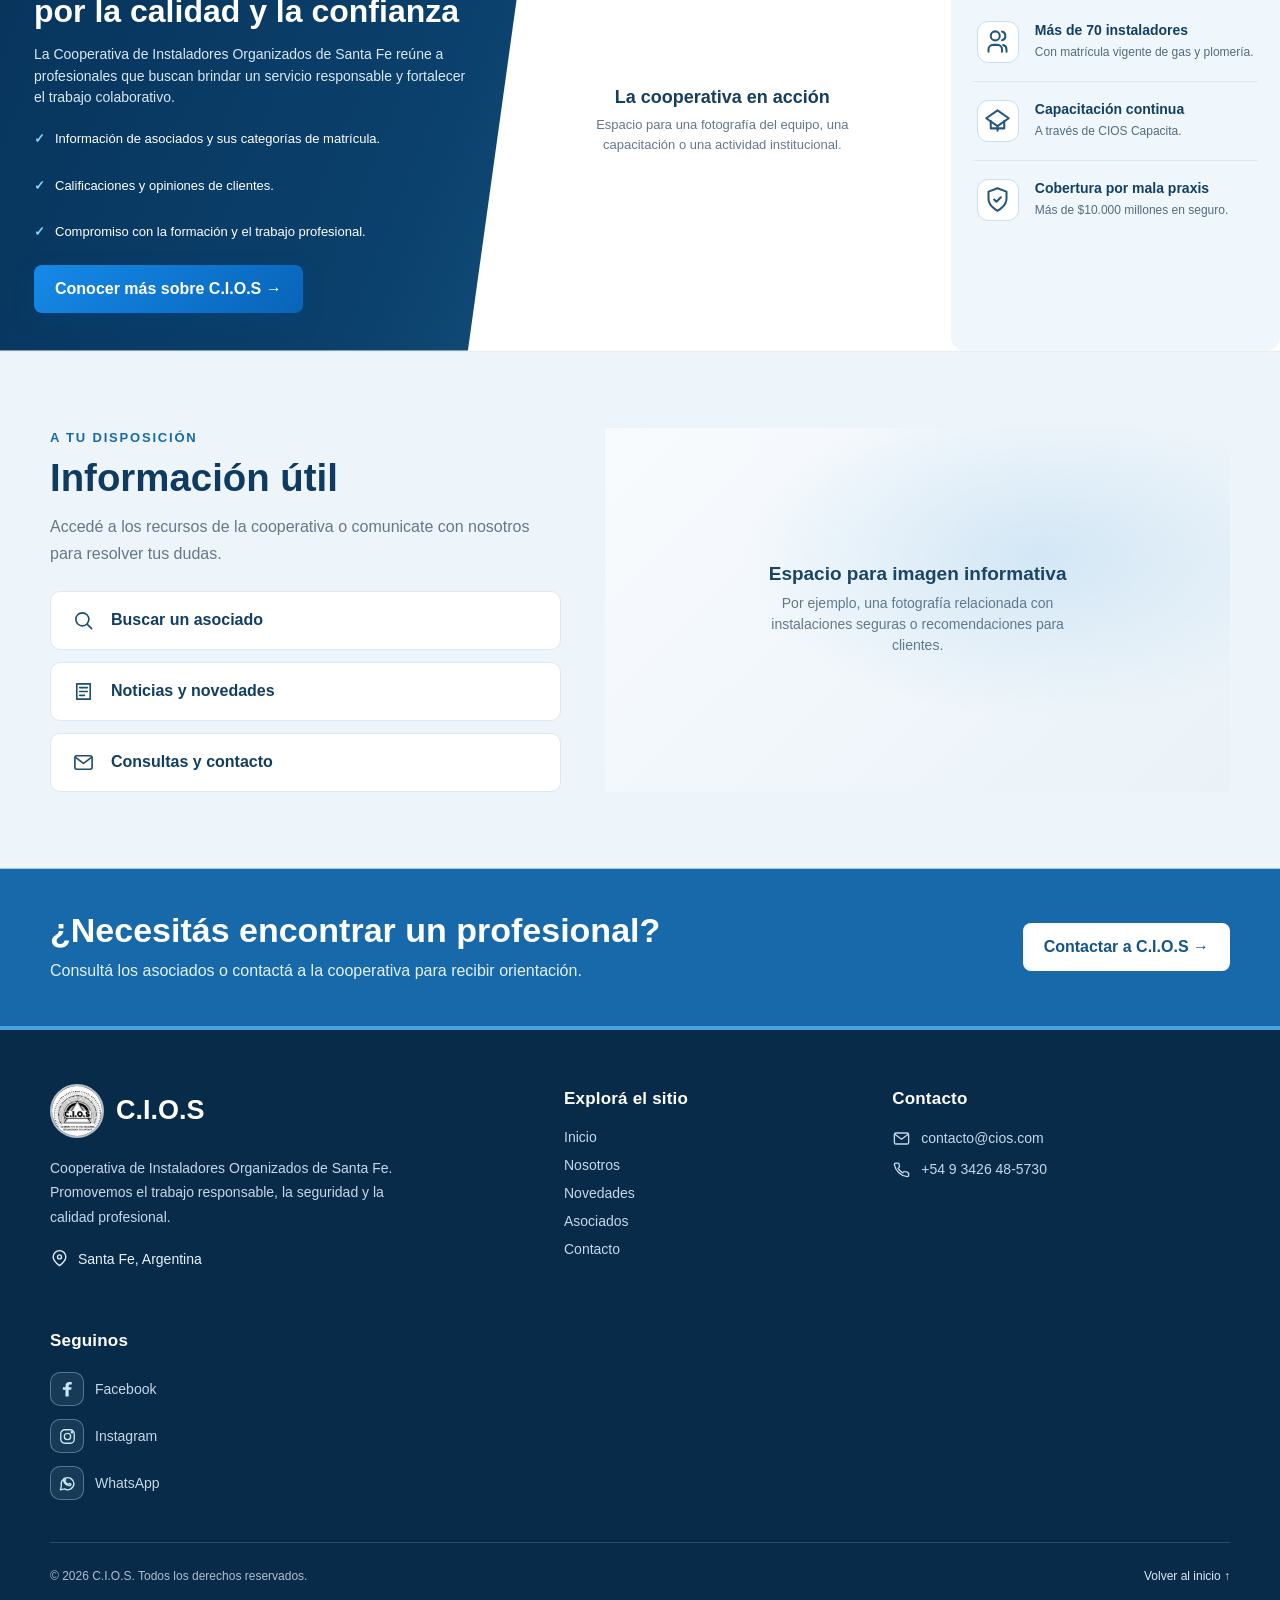
==== commit b198a991: "arreglo 2" ====
--- a/index.html
+++ b/index.html
@@ -104,20 +104,52 @@
           <span>Espacio para una fotografía del equipo, una capacitación o una actividad institucional.</span>
         </div>
       </div>
-      <aside class="inicio-institucional-aside" aria-label="Compromisos de C.I.O.S.">
-        <article class="inicio-aside-item">
-          <span class="inicio-aside-icon" aria-hidden="true">✓</span>
-          <div><h3>Profesionales matriculados</h3><p>Información sobre asociados y sus categorías de matrícula.</p></div>
-        </article>
-        <article class="inicio-aside-item">
-          <span class="inicio-aside-icon" aria-hidden="true">⌂</span>
-          <div><h3>Trabajo responsable</h3><p>Compromiso con la seguridad y la calidad en cada servicio.</p></div>
-        </article>
-        <article class="inicio-aside-item">
-          <span class="inicio-aside-icon" aria-hidden="true">✦</span>
-          <div><h3>Respaldo cooperativo</h3><p>Una organización que promueve el trabajo colaborativo y profesional.</p></div>
-        </article>
-      </aside>
+      
+<aside class="inicio-institucional-aside" aria-label="Información de C.I.O.S.">
+
+  <article class="inicio-aside-item">
+    <span class="inicio-aside-icon" aria-hidden="true">
+      <svg viewBox="0 0 24 24">
+        <path d="M16 21v-2a4 4 0 0 0-4-4H8a4 4 0 0 0-4 4v2"/>
+        <circle cx="10" cy="7" r="4"/>
+        <path d="M20 21v-2a4 4 0 0 0-3-3.87M16 3.13a4 4 0 0 1 0 7.75"/>
+      </svg>
+    </span>
+    <div>
+      <h3>Más de 70 instaladores</h3>
+      <p>Con matrícula vigente de gas y plomería.</p>
+    </div>
+  </article>
+
+  <article class="inicio-aside-item">
+    <span class="inicio-aside-icon" aria-hidden="true">
+      <svg viewBox="0 0 24 24">
+        <path d="m2 10 10-7 10 7-10 7-10-7Z"/>
+        <path d="M6 12.5V19h12v-6.5"/>
+        <path d="M12 17v4"/>
+      </svg>
+    </span>
+    <div>
+      <h3>Capacitación continua</h3>
+      <p>A través de CIOS Capacita.</p>
+    </div>
+  </article>
+
+  <article class="inicio-aside-item">
+    <span class="inicio-aside-icon" aria-hidden="true">
+      <svg viewBox="0 0 24 24">
+        <path d="M12 22s8-4 8-11V5l-8-3-8 3v6c0 7 8 11 8 11Z"/>
+        <path d="m9 12 2 2 4-4"/>
+      </svg>
+    </span>
+    <div>
+      <h3>Cobertura por mala praxis</h3>
+      <p>Más de $10.000 millones en seguro.</p>
+    </div>
+  </article>
+
+</aside>
+
     </div>
   </section>
 
--- a/style.css
+++ b/style.css
@@ -1696,3 +1696,80 @@
   body.pagina-inicio .inicio-institucional-photo { min-height: 220px; padding: 24px; }
   body.pagina-inicio .inicio-institucional-aside { padding: 12px 22px; }
 }
+
+
+/* ========================================
+   COLUMNA DERECHA - QUIENES SOMOS
+======================================== */
+
+body.pagina-inicio .inicio-institucional-aside {
+    background: #eff6fc;
+    border-radius: 14px;
+    padding: 20px 22px;
+    display: flex;
+    flex-direction: column;
+    justify-content: center;
+    height: 100%;
+    box-sizing: border-box;
+}
+
+body.pagina-inicio .inicio-aside-item {
+    display: flex;
+    align-items: center;
+    gap: 16px;
+    padding: 18px 4px;
+    border-bottom: 1px solid #dce8f2;
+}
+
+body.pagina-inicio .inicio-aside-item:last-child {
+    border-bottom: none;
+}
+
+body.pagina-inicio .inicio-aside-icon {
+    width: 42px;
+    height: 42px;
+    min-width: 42px;
+    border: 1px solid #c9deef;
+    border-radius: 11px;
+    background: #ffffff;
+    display: flex;
+    align-items: center;
+    justify-content: center;
+    color: #24577c;
+}
+
+body.pagina-inicio .inicio-aside-icon svg {
+    width: 27px;
+    height: 27px;
+    fill: none;
+    stroke: currentColor;
+    stroke-width: 1.8;
+    stroke-linecap: round;
+    stroke-linejoin: round;
+}
+
+body.pagina-inicio .inicio-aside-item h3 {
+    color: #123f63;
+    font-size: 14px;
+    font-weight: 700;
+    margin: 0 0 5px;
+}
+
+body.pagina-inicio .inicio-aside-item p {
+    color: #526b80;
+    font-size: 12px;
+    line-height: 1.5;
+    margin: 0;
+}
+
+/* Adaptación para celulares */
+@media (max-width: 768px) {
+    body.pagina-inicio .inicio-institucional-aside {
+        padding: 12px 18px;
+    }
+
+    body.pagina-inicio .inicio-aside-item {
+        padding: 16px 4px;
+        gap: 13px;
+    }
+}
